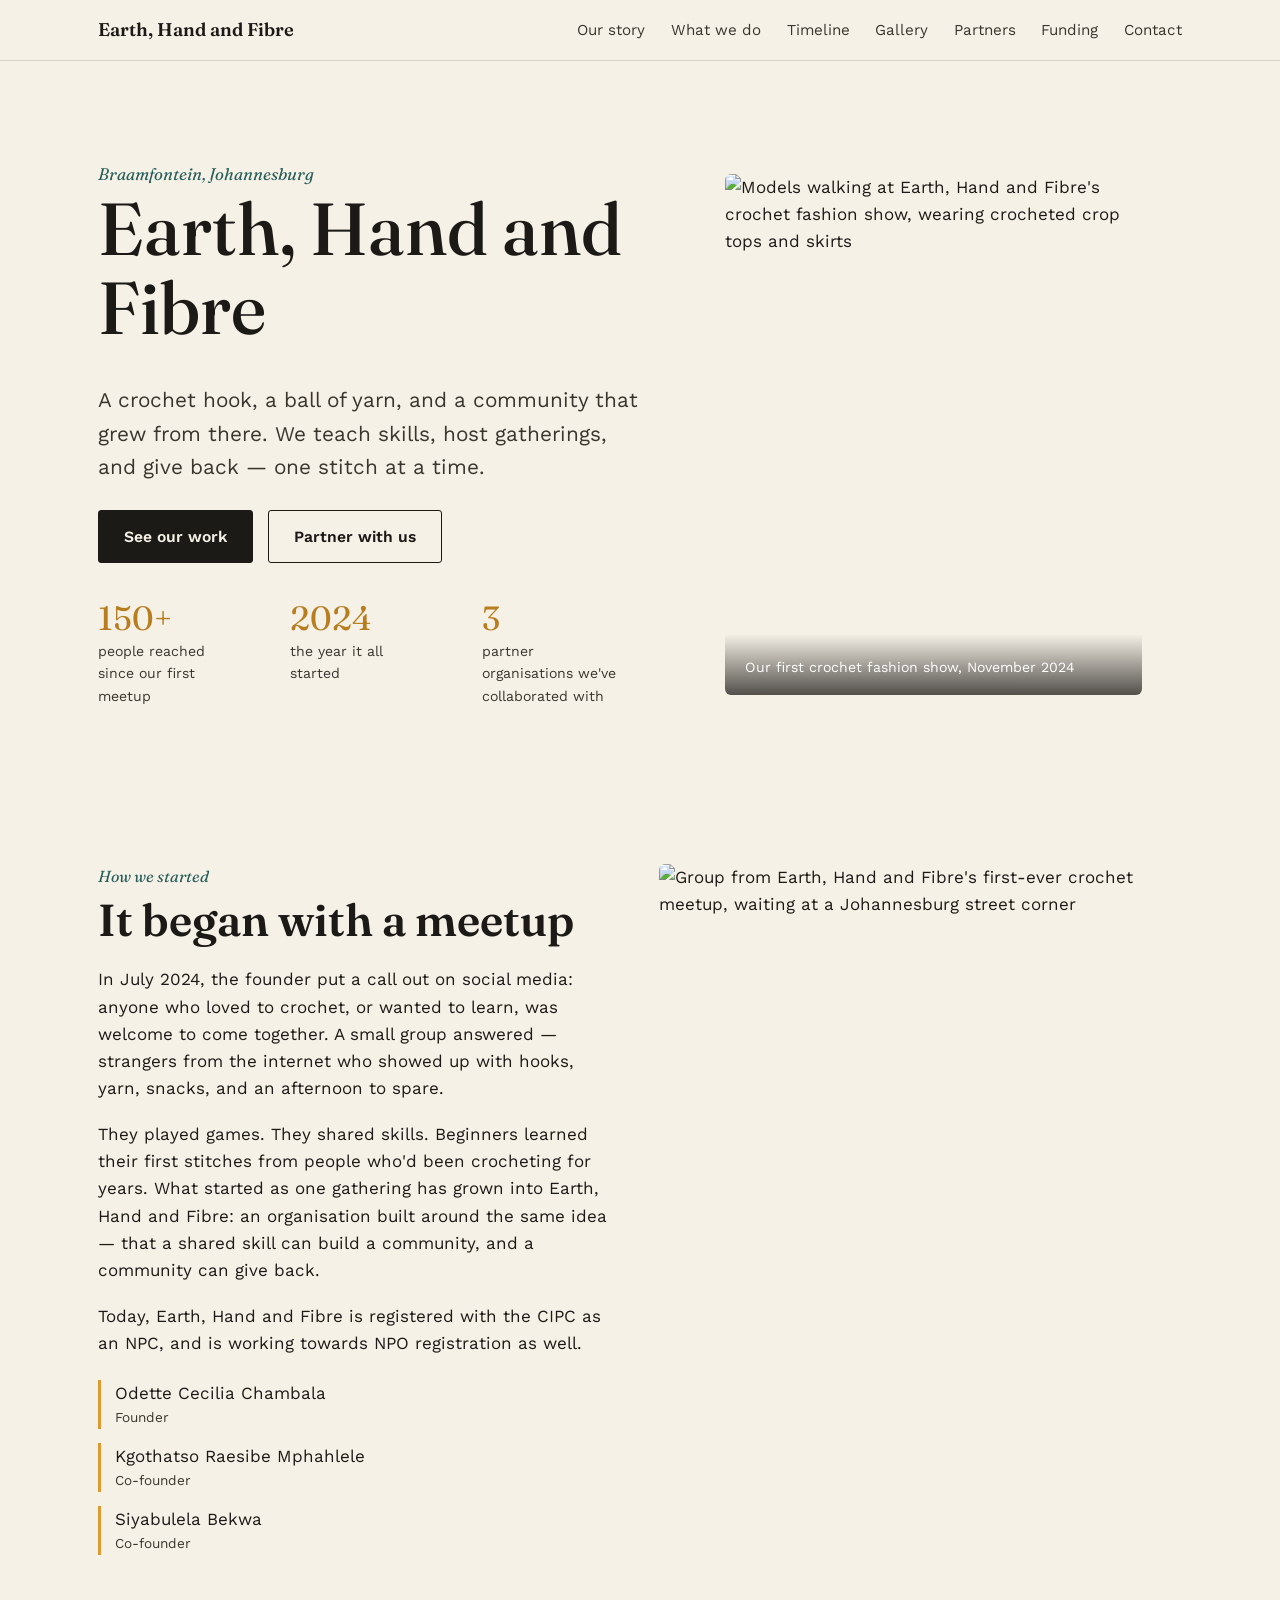
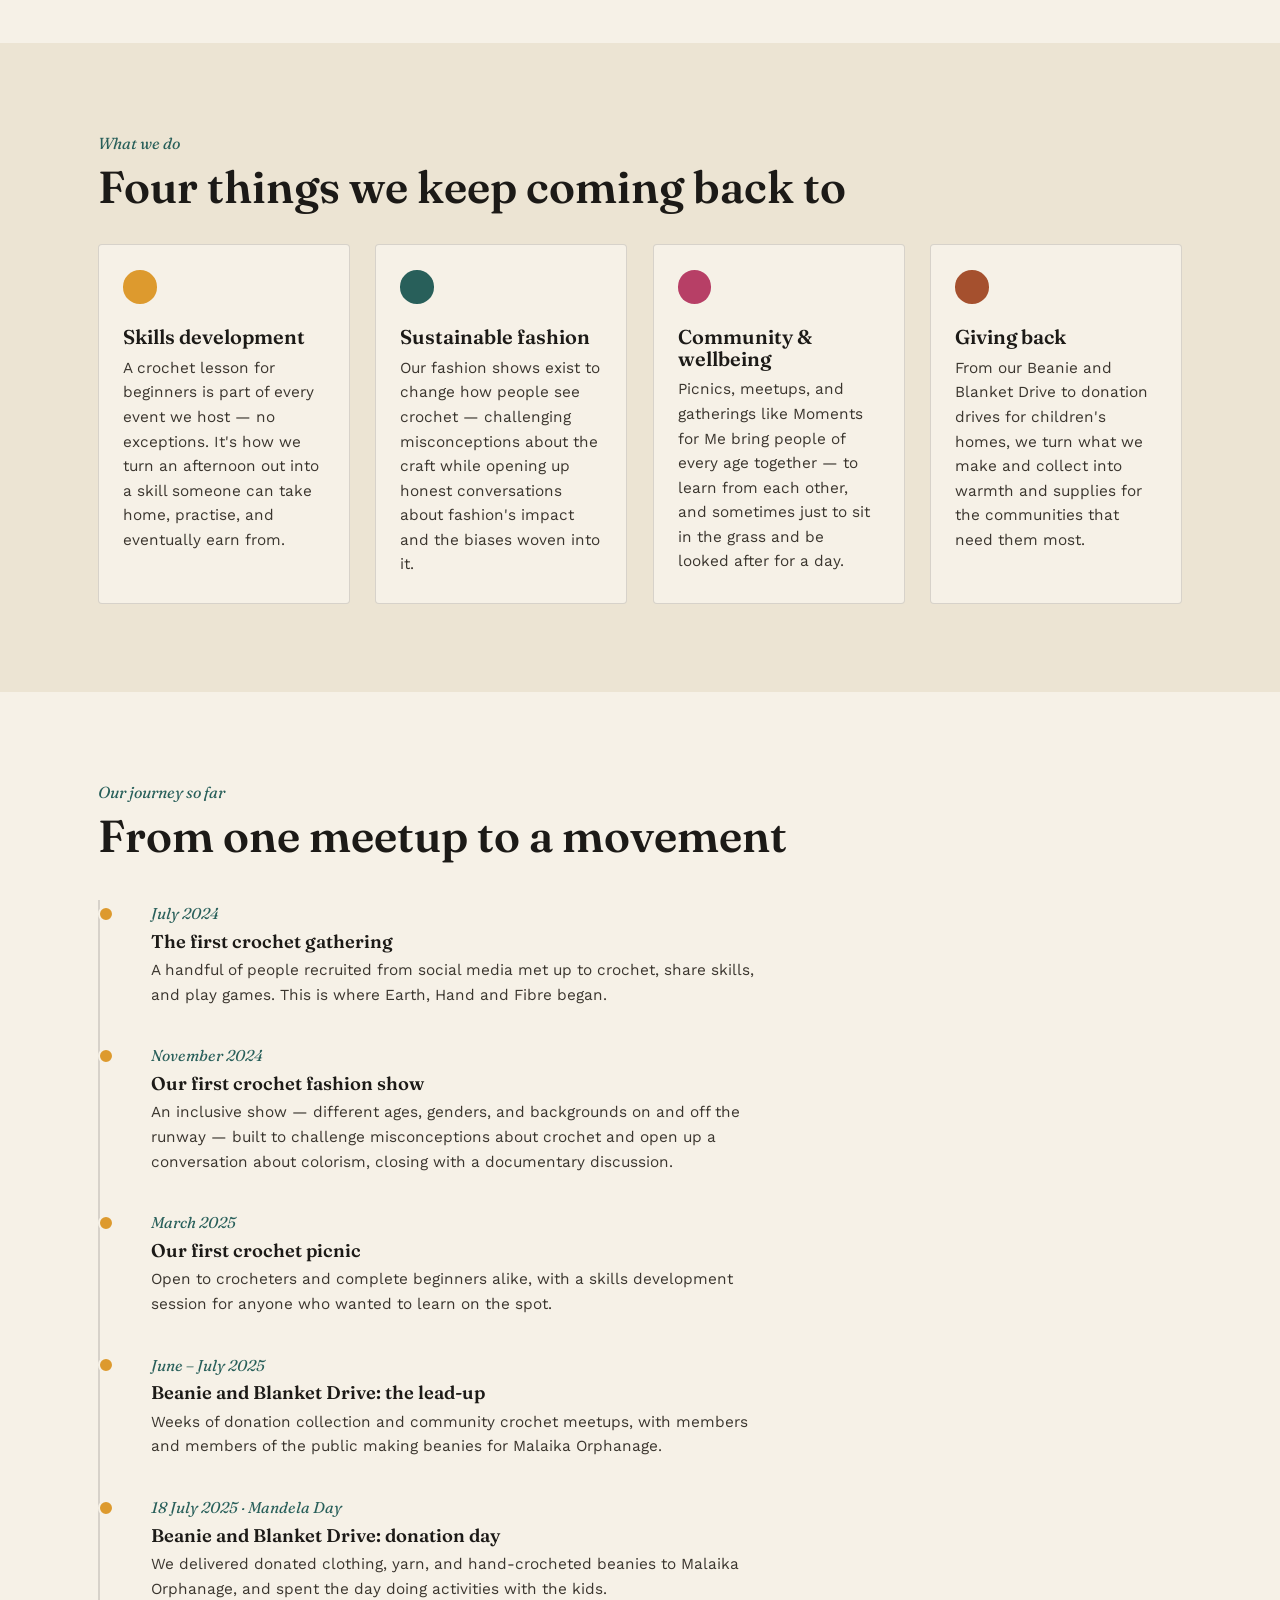
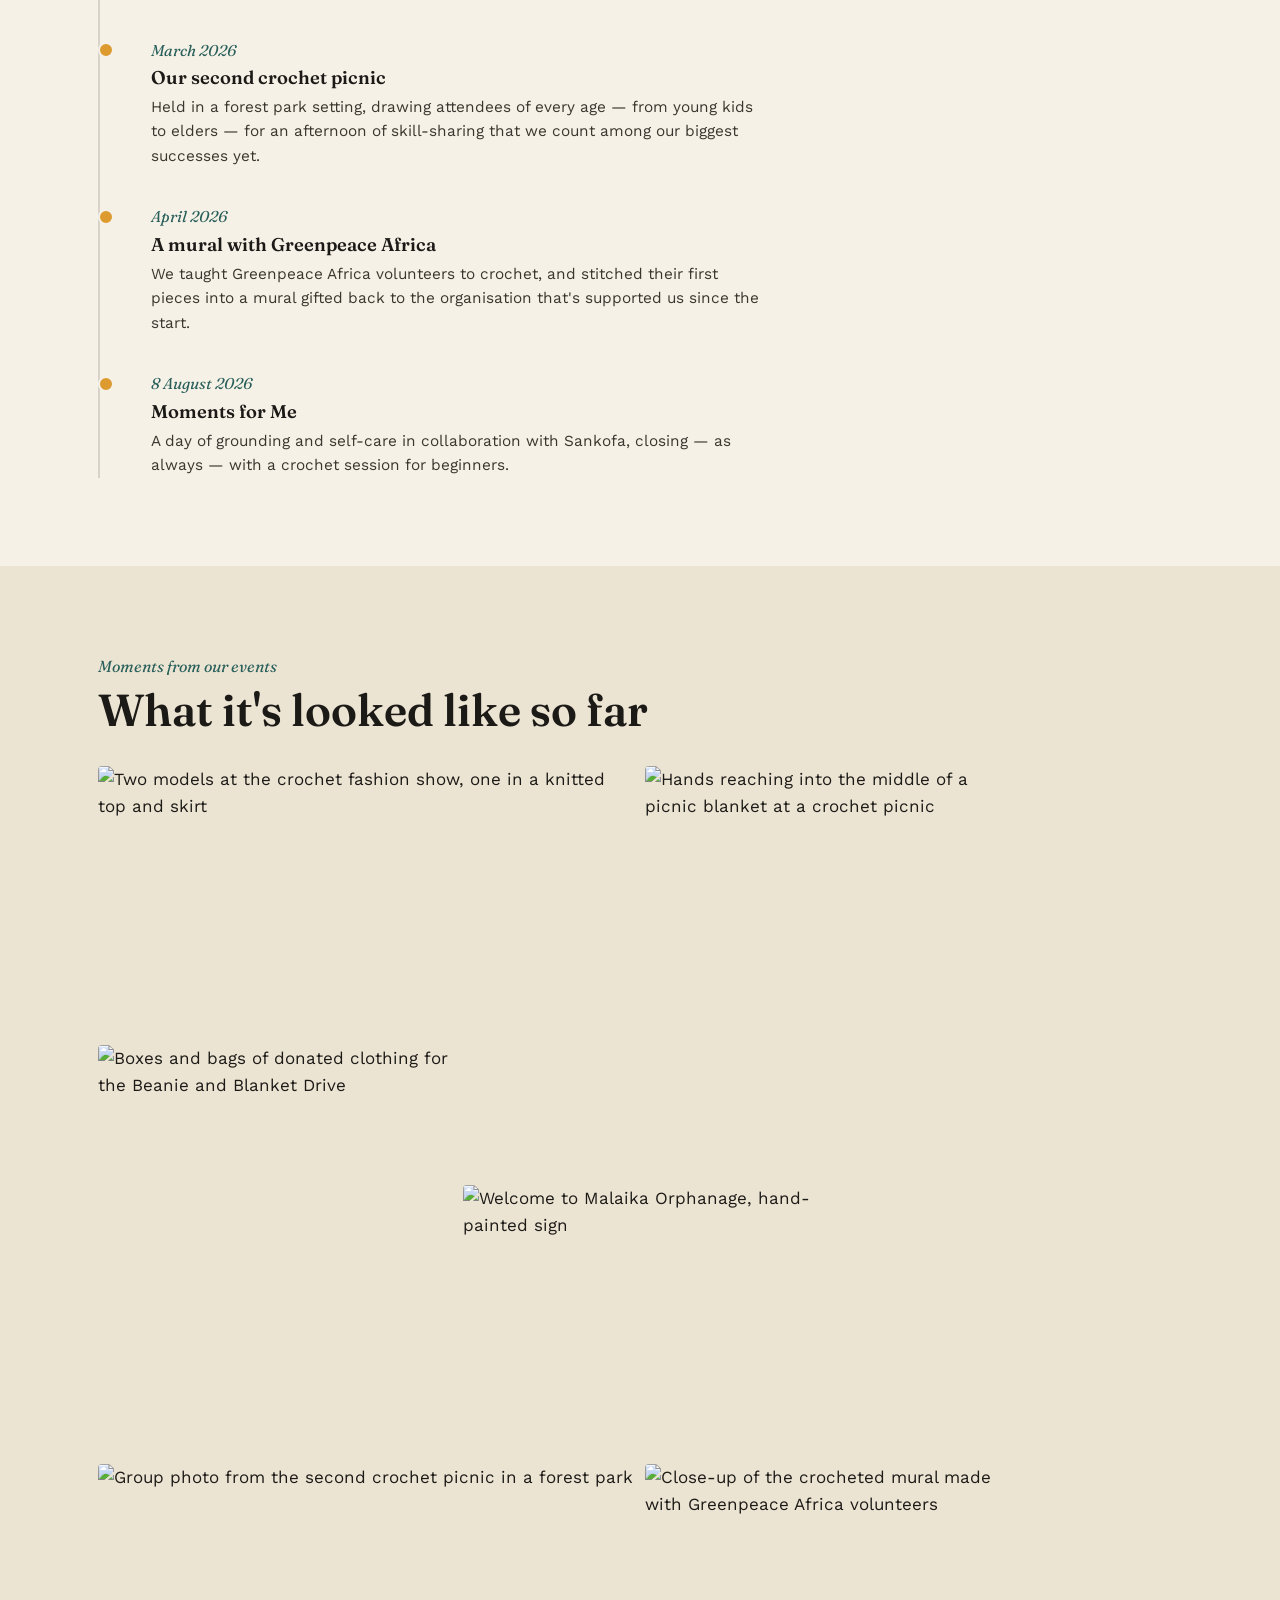
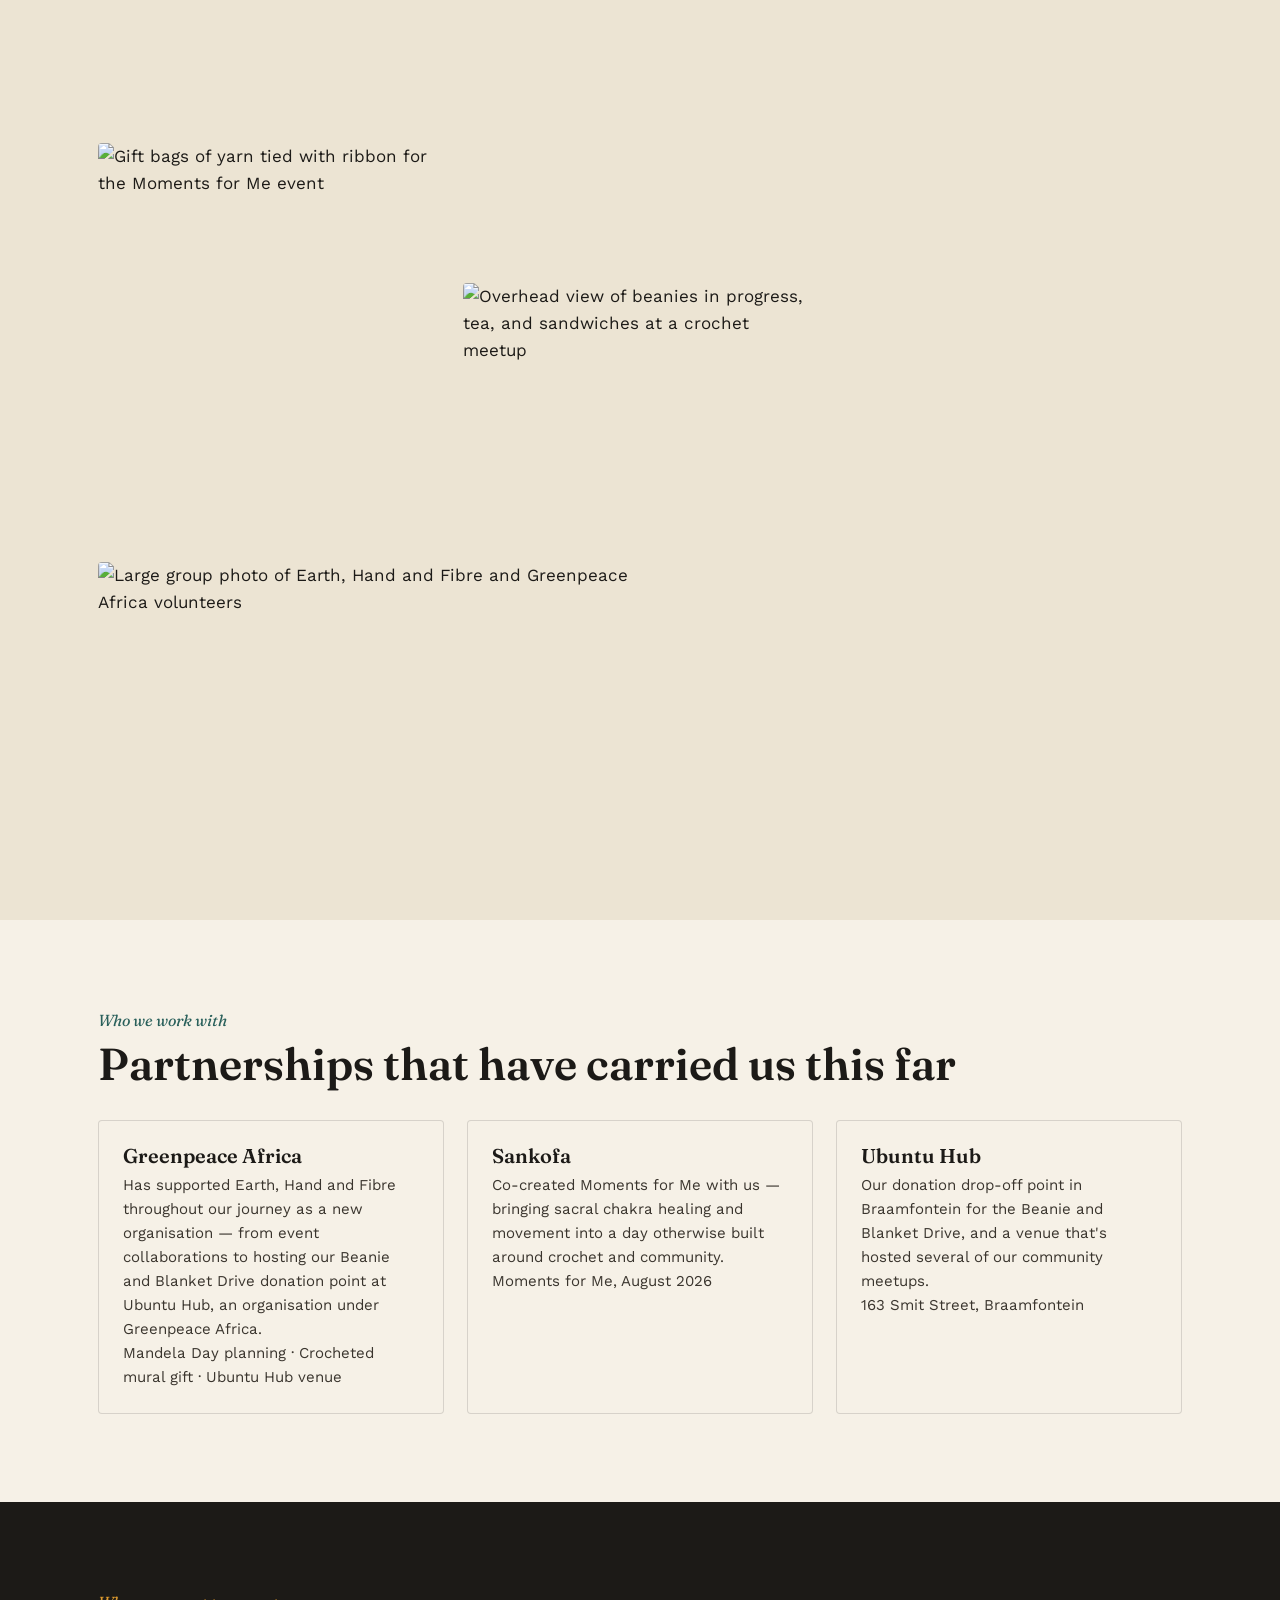
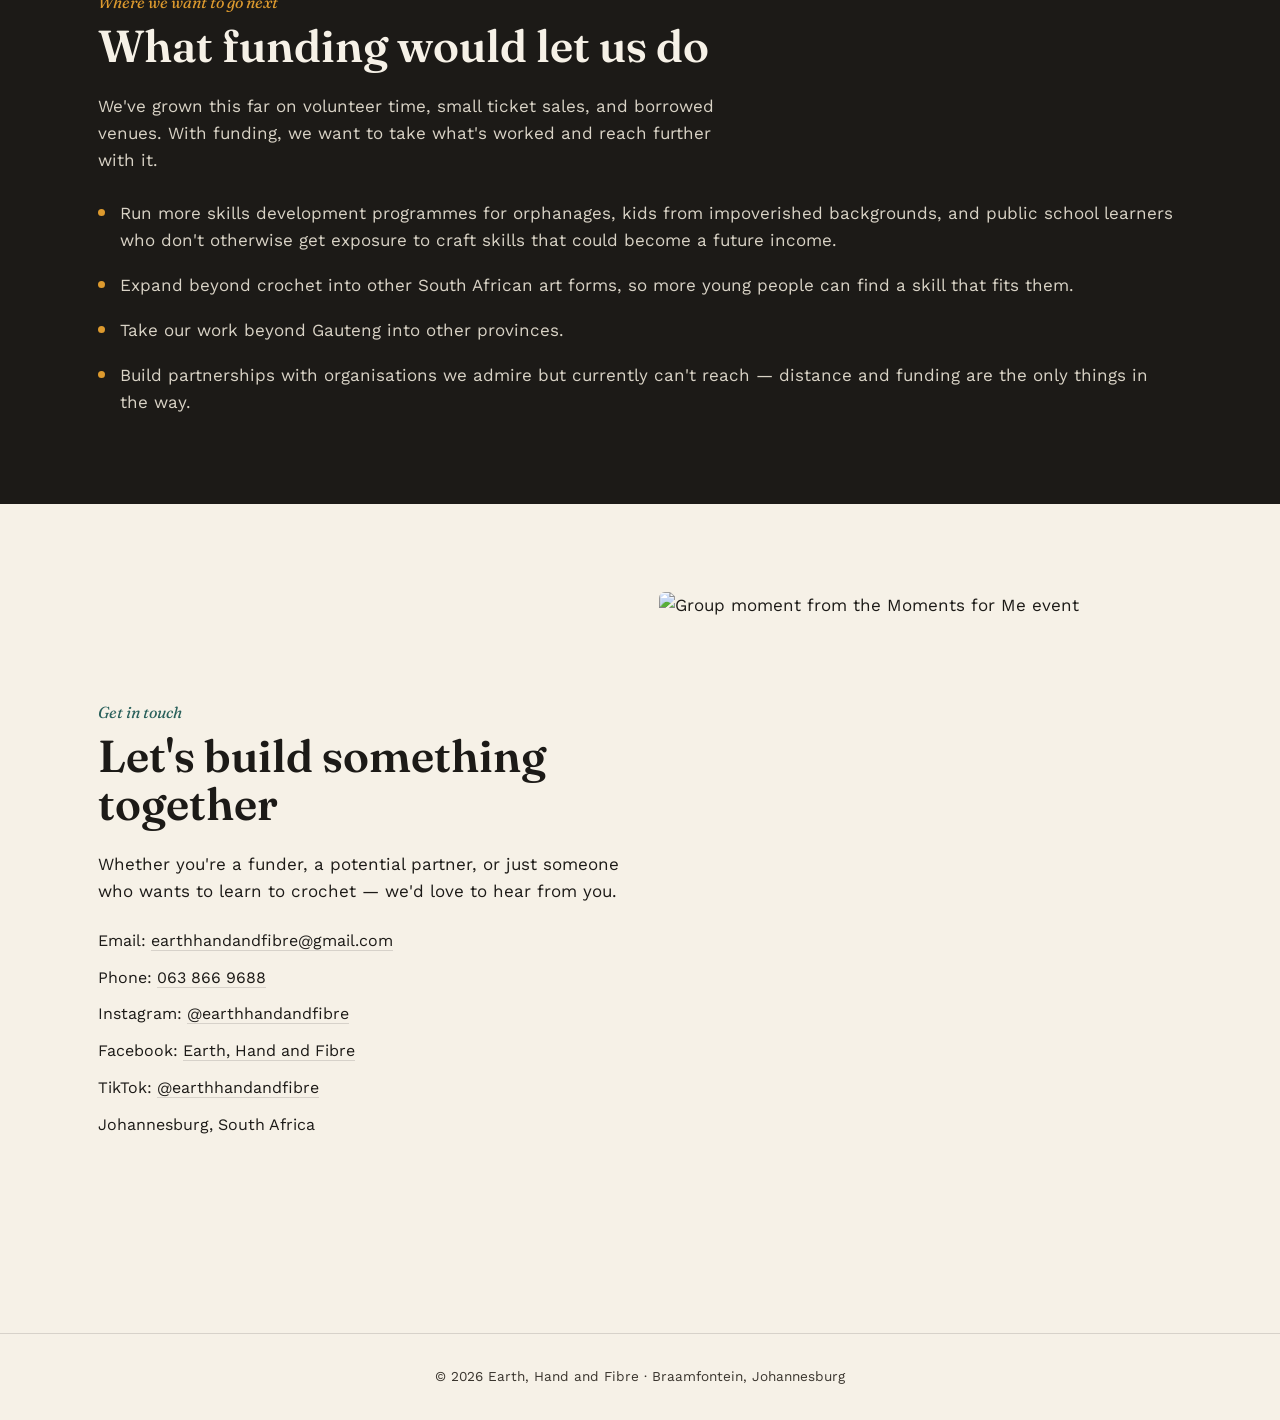
==== index.html @ b9b28a9c "Add files via upload" ====
<!DOCTYPE html>
<html lang="en">
<head>
<meta charset="UTF-8">
<meta name="viewport" content="width=device-width, initial-scale=1.0">
<title>Earth, Hand and Fibre — Crochet, Community &amp; Sustainable Fashion</title>
<meta name="description" content="Earth, Hand and Fibre is a Braamfontein-based organisation using crochet to build skills, community, and sustainable fashion across Johannesburg.">
<link rel="preconnect" href="https://fonts.googleapis.com">
<link rel="preconnect" href="https://fonts.gstatic.com" crossorigin>
<link href="https://fonts.googleapis.com/css2?family=Fraunces:ital,opsz,wght@0,9..144,400;0,9..144,500;0,9..144,600;1,9..144,500&family=Work+Sans:wght@400;500;600&display=swap" rel="stylesheet">
<link rel="stylesheet" href="styles.css">
</head>
<body>

<header class="site-nav">
  <div class="nav-inner">
    <a href="#top" class="nav-mark">Earth, Hand and Fibre</a>
    <button class="nav-toggle" id="navToggle" aria-label="Toggle menu" aria-expanded="false">&#9776;</button>
    <nav>
      <ul class="nav-links" id="navLinks">
        <li><a href="#story">Our story</a></li>
        <li><a href="#work">What we do</a></li>
        <li><a href="#timeline">Timeline</a></li>
        <li><a href="#gallery">Gallery</a></li>
        <li><a href="#partners">Partners</a></li>
        <li><a href="#funding">Funding</a></li>
        <li><a href="#contact">Contact</a></li>
      </ul>
    </nav>
  </div>
</header>

<main id="top">

  <!-- HERO -->
  <section class="hero">
    <div class="wrap hero-inner">
      <div>
        <span class="hero-eyebrow">Braamfontein, Johannesburg</span>
        <h1>Earth, Hand and Fibre</h1>
        <p class="lede">A crochet hook, a ball of yarn, and a community that grew from there. We teach skills, host gatherings, and give back — one stitch at a time.</p>
        <div class="btn-row">
          <a href="#timeline" class="btn btn-solid">See our work</a>
          <a href="#funding" class="btn btn-outline">Partner with us</a>
        </div>
        <div class="stat-strip">
          <div>
            <div class="stat-num">150+</div>
            <div class="stat-label">people reached since our first meetup</div>
          </div>
          <div>
            <div class="stat-num">2024</div>
            <div class="stat-label">the year it all started</div>
          </div>
          <div>
            <div class="stat-num">3</div>
            <div class="stat-label">partner organisations we've collaborated with</div>
          </div>
        </div>
      </div>
      <figure class="hero-figure">
        <img src="images/web/fashion-show-1.jpg" alt="Models walking at Earth, Hand and Fibre's crochet fashion show, wearing crocheted crop tops and skirts">
        <figcaption>Our first crochet fashion show, November 2024</figcaption>
      </figure>
    </div>
  </section>

  <!-- ORIGIN STORY -->
  <section id="story">
    <div class="wrap split">
      <div>
        <span class="kicker">How we started</span>
        <h2>It began with a meetup</h2>
        <p>In July 2024, the founder put a call out on social media: anyone who loved to crochet, or wanted to learn, was welcome to come together. A small group answered — strangers from the internet who showed up with hooks, yarn, snacks, and an afternoon to spare.</p>
        <p>They played games. They shared skills. Beginners learned their first stitches from people who'd been crocheting for years. What started as one gathering has grown into Earth, Hand and Fibre: an organisation built around the same idea — that a shared skill can build a community, and a community can give back.</p>
        <p>Today, Earth, Hand and Fibre is registered with the CIPC as an NPC, and is working towards NPO registration as well.</p>
        <ul class="team-list">
          <li>Odette Cecilia Chambala<span class="team-role">Founder</span></li>
          <li>Kgothatso Raesibe Mphahlele<span class="team-role">Co-founder</span></li>
          <li>Siyabulela Bekwa<span class="team-role">Co-founder</span></li>
        </ul>
      </div>
      <img src="images/web/first-meetup-group-bw.jpg" alt="Group from Earth, Hand and Fibre's first-ever crochet meetup, waiting at a Johannesburg street corner">
    </div>
  </section>

  <!-- WHAT WE DO -->
  <section id="work" class="section-alt">
    <div class="wrap">
      <span class="kicker">What we do</span>
      <h2>Four things we keep coming back to</h2>
      <div class="pillars">
        <div class="pillar p1">
          <span class="pillar-mark"></span>
          <h3>Skills development</h3>
          <p>A crochet lesson for beginners is part of every event we host — no exceptions. It's how we turn an afternoon out into a skill someone can take home, practise, and eventually earn from.</p>
        </div>
        <div class="pillar p2">
          <span class="pillar-mark"></span>
          <h3>Sustainable fashion</h3>
          <p>Our fashion shows exist to change how people see crochet — challenging misconceptions about the craft while opening up honest conversations about fashion's impact and the biases woven into it.</p>
        </div>
        <div class="pillar p3">
          <span class="pillar-mark"></span>
          <h3>Community &amp; wellbeing</h3>
          <p>Picnics, meetups, and gatherings like Moments for Me bring people of every age together — to learn from each other, and sometimes just to sit in the grass and be looked after for a day.</p>
        </div>
        <div class="pillar p4">
          <span class="pillar-mark"></span>
          <h3>Giving back</h3>
          <p>From our Beanie and Blanket Drive to donation drives for children's homes, we turn what we make and collect into warmth and supplies for the communities that need them most.</p>
        </div>
      </div>
    </div>
  </section>

  <!-- TIMELINE -->
  <section id="timeline">
    <div class="wrap">
      <span class="kicker">Our journey so far</span>
      <h2>From one meetup to a movement</h2>
      <div class="timeline">

        <div class="tl-item">
          <span class="tl-date">July 2024</span>
          <h3>The first crochet gathering</h3>
          <p>A handful of people recruited from social media met up to crochet, share skills, and play games. This is where Earth, Hand and Fibre began.</p>
        </div>

        <div class="tl-item">
          <span class="tl-date">November 2024</span>
          <h3>Our first crochet fashion show</h3>
          <p>An inclusive show — different ages, genders, and backgrounds on and off the runway — built to challenge misconceptions about crochet and open up a conversation about colorism, closing with a documentary discussion.</p>
        </div>

        <div class="tl-item">
          <span class="tl-date">March 2025</span>
          <h3>Our first crochet picnic</h3>
          <p>Open to crocheters and complete beginners alike, with a skills development session for anyone who wanted to learn on the spot.</p>
        </div>

        <div class="tl-item">
          <span class="tl-date">June – July 2025</span>
          <h3>Beanie and Blanket Drive: the lead-up</h3>
          <p>Weeks of donation collection and community crochet meetups, with members and members of the public making beanies for Malaika Orphanage.</p>
        </div>

        <div class="tl-item">
          <span class="tl-date">18 July 2025 · Mandela Day</span>
          <h3>Beanie and Blanket Drive: donation day</h3>
          <p>We delivered donated clothing, yarn, and hand-crocheted beanies to Malaika Orphanage, and spent the day doing activities with the kids.</p>
        </div>

        <div class="tl-item">
          <span class="tl-date">March 2026</span>
          <h3>Our second crochet picnic</h3>
          <p>Held in a forest park setting, drawing attendees of every age — from young kids to elders — for an afternoon of skill-sharing that we count among our biggest successes yet.</p>
        </div>

        <div class="tl-item">
          <span class="tl-date">April 2026</span>
          <h3>A mural with Greenpeace Africa</h3>
          <p>We taught Greenpeace Africa volunteers to crochet, and stitched their first pieces into a mural gifted back to the organisation that's supported us since the start.</p>
        </div>

        <div class="tl-item">
          <span class="tl-date">8 August 2026</span>
          <h3>Moments for Me</h3>
          <p>A day of grounding and self-care in collaboration with Sankofa, closing — as always — with a crochet session for beginners.</p>
        </div>

      </div>
    </div>
  </section>

  <!-- GALLERY -->
  <section id="gallery" class="section-alt">
    <div class="wrap">
      <span class="kicker">Moments from our events</span>
      <h2>What it's looked like so far</h2>
      <div class="gallery-grid">
        <figure class="g-wide">
          <img src="images/web/fashion-show-2.jpg" alt="Two models at the crochet fashion show, one in a knitted top and skirt">
        </figure>
        <figure class="g-tall">
          <img src="images/web/picnic-hands.jpg" alt="Hands reaching into the middle of a picnic blanket at a crochet picnic">
        </figure>
        <figure class="g-sq">
          <img src="images/web/beanie-drive-donations.jpg" alt="Boxes and bags of donated clothing for the Beanie and Blanket Drive">
        </figure>
        <figure class="g-sq">
          <img src="images/web/beanie-drive-orphanage-sign.jpg" alt="Welcome to Malaika Orphanage, hand-painted sign">
        </figure>
        <figure class="g-wide">
          <img src="images/web/picnic2-group-forest.jpg" alt="Group photo from the second crochet picnic in a forest park">
        </figure>
        <figure class="g-tall">
          <img src="images/web/greenpeace-mural-closeup.jpg" alt="Close-up of the crocheted mural made with Greenpeace Africa volunteers">
        </figure>
        <figure class="g-sq">
          <img src="images/web/moments-for-me-yarn-gifts.jpg" alt="Gift bags of yarn tied with ribbon for the Moments for Me event">
        </figure>
        <figure class="g-sq">
          <img src="images/web/beanie-prep-overhead-spread.jpg" alt="Overhead view of beanies in progress, tea, and sandwiches at a crochet meetup">
        </figure>
        <figure class="g-wide">
          <img src="images/web/greenpeace-group-photo.jpg" alt="Large group photo of Earth, Hand and Fibre and Greenpeace Africa volunteers">
        </figure>
      </div>
    </div>
  </section>

  <!-- PARTNERS -->
  <section id="partners">
    <div class="wrap">
      <span class="kicker">Who we work with</span>
      <h2>Partnerships that have carried us this far</h2>
      <div class="partners">
        <div class="partner-card">
          <h3>Greenpeace Africa</h3>
          <p>Has supported Earth, Hand and Fibre throughout our journey as a new organisation — from event collaborations to hosting our Beanie and Blanket Drive donation point at Ubuntu Hub, an organisation under Greenpeace Africa.</p>
          <p class="partner-sub">Mandela Day planning · Crocheted mural gift · Ubuntu Hub venue</p>
        </div>
        <div class="partner-card">
          <h3>Sankofa</h3>
          <p>Co-created Moments for Me with us — bringing sacral chakra healing and movement into a day otherwise built around crochet and community.</p>
          <p class="partner-sub">Moments for Me, August 2026</p>
        </div>
        <div class="partner-card">
          <h3>Ubuntu Hub</h3>
          <p>Our donation drop-off point in Braamfontein for the Beanie and Blanket Drive, and a venue that's hosted several of our community meetups.</p>
          <p class="partner-sub">163 Smit Street, Braamfontein</p>
        </div>
      </div>
    </div>
  </section>

  <!-- FUNDING ASK -->
  <section id="funding" class="section-dark">
    <div class="wrap">
      <span class="kicker">Where we want to go next</span>
      <h2>What funding would let us do</h2>
      <p style="max-width: 56ch;">We've grown this far on volunteer time, small ticket sales, and borrowed venues. With funding, we want to take what's worked and reach further with it.</p>
      <ul class="ask-list">
        <li>Run more skills development programmes for orphanages, kids from impoverished backgrounds, and public school learners who don't otherwise get exposure to craft skills that could become a future income.</li>
        <li>Expand beyond crochet into other South African art forms, so more young people can find a skill that fits them.</li>
        <li>Take our work beyond Gauteng into other provinces.</li>
        <li>Build partnerships with organisations we admire but currently can't reach — distance and funding are the only things in the way.</li>
      </ul>
    </div>
  </section>

  <!-- CONTACT -->
  <section id="contact">
    <div class="wrap contact-grid">
      <div>
        <span class="kicker">Get in touch</span>
        <h2>Let's build something together</h2>
        <p>Whether you're a funder, a potential partner, or just someone who wants to learn to crochet — we'd love to hear from you.</p>
        <ul class="contact-list">
          <li>Email: <a href="mailto:earthhandandfibre@gmail.com">earthhandandfibre@gmail.com</a></li>
          <li>Phone: <a href="tel:+27638669688">063 866 9688</a></li>
          <li>Instagram: <a href="https://instagram.com/earthhandandfibre" target="_blank" rel="noopener">@earthhandandfibre</a></li>
          <li>Facebook: <a href="https://facebook.com/earthhandandfibre" target="_blank" rel="noopener">Earth, Hand and Fibre</a></li>
          <li>TikTok: <a href="https://tiktok.com/@earthhandandfibre" target="_blank" rel="noopener">@earthhandandfibre</a></li>
          <li>Johannesburg, South Africa</li>
        </ul>
      </div>
      <img src="images/web/moments-for-me-group-dance.jpg" alt="Group moment from the Moments for Me event" style="border-radius:6px; object-fit:cover; width:100%; aspect-ratio:4/5;">
    </div>
  </section>

</main>

<footer>
  <div class="wrap">
    &copy; 2026 Earth, Hand and Fibre &middot; Braamfontein, Johannesburg
  </div>
</footer>

<script>
  const navToggle = document.getElementById('navToggle');
  const navLinks = document.getElementById('navLinks');
  navToggle.addEventListener('click', () => {
    const open = navLinks.classList.toggle('open');
    navToggle.setAttribute('aria-expanded', open);
  });
  navLinks.querySelectorAll('a').forEach(a => a.addEventListener('click', () => {
    navLinks.classList.remove('open');
    navToggle.setAttribute('aria-expanded', false);
  }));
</script>

</body>
</html>
---- styles.css ----
/* ===================================================================
   Earth, Hand and Fibre — design tokens
   Palette drawn from the org's own materials: mustard/marigold and
   teal yarn, berry-pink beanies, terracotta clay pots from event
   photos, and deep charcoal for grounding contrast.
=================================================================== */

:root {
  --ink: #1c1a17;
  --ink-soft: #3a352e;
  --paper: #f6f1e7;
  --paper-dim: #ece4d3;
  --marigold: #dd9a2e;
  --marigold-deep: #b87d1f;
  --teal: #285f5a;
  --berry: #b73f66;
  --clay: #a5502e;
  --line: rgba(28, 26, 23, 0.14);

  --font-display: "Fraunces", "Iowan Old Style", Georgia, serif;
  --font-body: "Work Sans", "Segoe UI", sans-serif;

  --max-w: 1180px;
  --gap: clamp(1.25rem, 3vw, 2.5rem);
}

* { box-sizing: border-box; }
html { scroll-behavior: smooth; }

@media (prefers-reduced-motion: reduce) {
  html { scroll-behavior: auto; }
  * { animation: none !important; transition: none !important; }
}

body {
  margin: 0;
  background: var(--paper);
  color: var(--ink);
  font-family: var(--font-body);
  font-size: 17px;
  line-height: 1.6;
  -webkit-font-smoothing: antialiased;
}

img { max-width: 100%; display: block; }

a { color: inherit; }

.wrap {
  max-width: var(--max-w);
  margin: 0 auto;
  padding: 0 clamp(1.25rem, 4vw, 3rem);
}

h1, h2, h3 {
  font-family: var(--font-display);
  font-weight: 600;
  line-height: 1.08;
  margin: 0 0 0.5em;
  color: var(--ink);
}

h1 { font-size: clamp(2.6rem, 6vw, 4.6rem); font-weight: 500; }
h2 { font-size: clamp(1.9rem, 4vw, 2.8rem); }
h3 { font-size: 1.25rem; }

p { max-width: 62ch; margin: 0 0 1.1em; }

.lede {
  font-size: clamp(1.05rem, 2vw, 1.3rem);
  color: var(--ink-soft);
  max-width: 46ch;
}

.btn {
  display: inline-block;
  font-family: var(--font-body);
  font-weight: 600;
  font-size: 0.98rem;
  padding: 0.85em 1.6em;
  border-radius: 3px;
  text-decoration: none;
  border: 1.5px solid var(--ink);
  transition: background 0.15s ease, color 0.15s ease, transform 0.15s ease;
}

.btn-solid {
  background: var(--ink);
  color: var(--paper);
}
.btn-solid:hover { background: var(--marigold-deep); border-color: var(--marigold-deep); transform: translateY(-1px); }

.btn-outline {
  background: transparent;
  color: var(--ink);
}
.btn-outline:hover { background: var(--ink); color: var(--paper); transform: translateY(-1px); }

.btn-row { display: flex; gap: 0.9rem; flex-wrap: wrap; margin-top: 1.6rem; }

/* ---------------- Nav ---------------- */
header.site-nav {
  position: sticky;
  top: 0;
  z-index: 40;
  background: var(--paper);
  border-bottom: 1px solid var(--line);
}
.nav-inner {
  display: flex;
  align-items: center;
  justify-content: space-between;
  padding: 0.95rem clamp(1.25rem, 4vw, 3rem);
  max-width: var(--max-w);
  margin: 0 auto;
}
.nav-mark {
  font-family: var(--font-display);
  font-size: 1.15rem;
  font-weight: 600;
  text-decoration: none;
  color: var(--ink);
}
.nav-links {
  display: flex;
  gap: 1.6rem;
  list-style: none;
  margin: 0;
  padding: 0;
}
.nav-links a {
  text-decoration: none;
  font-size: 0.95rem;
  color: var(--ink-soft);
  border-bottom: 2px solid transparent;
  padding-bottom: 2px;
}
.nav-links a:hover { color: var(--ink); border-color: var(--marigold); }
.nav-toggle { display: none; background: none; border: none; font-size: 1.6rem; cursor: pointer; color: var(--ink); }

@media (max-width: 760px) {
  .nav-links {
    position: absolute;
    top: 100%; left: 0; right: 0;
    background: var(--paper);
    flex-direction: column;
    gap: 0;
    border-bottom: 1px solid var(--line);
    display: none;
  }
  .nav-links.open { display: flex; }
  .nav-links a { display: block; padding: 0.9rem clamp(1.25rem, 4vw, 3rem); border-bottom: 1px solid var(--line); }
  .nav-toggle { display: block; }
}

/* ---------------- Hero ---------------- */
.hero {
  padding: clamp(3rem, 8vw, 6rem) 0 clamp(2.5rem, 6vw, 4rem);
}
.hero-inner {
  display: grid;
  grid-template-columns: 1.05fr 0.95fr;
  gap: var(--gap);
  align-items: center;
}
.hero-eyebrow {
  font-family: var(--font-display);
  font-style: italic;
  color: var(--teal);
  font-size: 1.05rem;
  margin-bottom: 0.6em;
}
.hero-figure {
  position: relative;
  border-radius: 6px;
  overflow: hidden;
}
.hero-figure img { width: 100%; height: 100%; object-fit: cover; aspect-ratio: 4/5; }
.hero-figure figcaption {
  position: absolute;
  bottom: 0; left: 0; right: 0;
  padding: 1.4rem 1.2rem 1rem;
  background: linear-gradient(0deg, rgba(28,26,23,0.75), transparent);
  color: #fff;
  font-size: 0.88rem;
  margin: 0;
}
.stat-strip {
  display: flex;
  gap: clamp(1.5rem, 4vw, 3rem);
  margin-top: 2.4rem;
  flex-wrap: wrap;
}
.stat-num {
  font-family: var(--font-display);
  font-size: 2.1rem;
  color: var(--marigold-deep);
  line-height: 1;
}
.stat-label { font-size: 0.88rem; color: var(--ink-soft); margin-top: 0.3em; max-width: 16ch; }

/* ---------------- Sections generic ---------------- */
section { padding: clamp(3rem, 7vw, 5.5rem) 0; }
.section-alt { background: var(--paper-dim); }
.section-dark {
  background: var(--ink);
  color: var(--paper);
}
.section-dark h2, .section-dark h3 { color: var(--paper); }
.section-dark p { color: #d9d3c6; }
.kicker {
  font-family: var(--font-display);
  font-style: italic;
  color: var(--teal);
  margin-bottom: 0.4em;
  display: block;
  font-size: 1rem;
}
.section-dark .kicker { color: var(--marigold); }

/* ---------------- Origin / split ---------------- */
.split {
  display: grid;
  grid-template-columns: 1fr 1fr;
  gap: var(--gap);
  align-items: start;
}
.split img { border-radius: 6px; width: 100%; height: 100%; object-fit: cover; }

.team-list {
  list-style: none;
  padding: 0;
  margin: 1.4rem 0 0;
  display: grid;
  gap: 0.9rem;
}
.team-list li {
  border-left: 3px solid var(--marigold);
  padding-left: 0.9rem;
}
.team-role { display: block; font-size: 0.85rem; color: var(--ink-soft); text-transform: none; }

/* ---------------- Pillars ---------------- */
.pillars {
  display: grid;
  grid-template-columns: repeat(auto-fit, minmax(230px, 1fr));
  gap: 1.6rem;
  margin-top: 2rem;
}
.pillar {
  padding: 1.6rem 1.5rem;
  background: var(--paper);
  border: 1px solid var(--line);
  border-radius: 4px;
}
.pillar h3 { margin-bottom: 0.4em; }
.pillar p { margin: 0; font-size: 0.96rem; color: var(--ink-soft); }
.pillar-mark {
  display: inline-block;
  width: 2.1rem; height: 2.1rem;
  border-radius: 50%;
  margin-bottom: 0.9rem;
}
.p1 .pillar-mark { background: var(--marigold); }
.p2 .pillar-mark { background: var(--teal); }
.p3 .pillar-mark { background: var(--berry); }
.p4 .pillar-mark { background: var(--clay); }

/* ---------------- Timeline (real chronological sequence, so dated markers are appropriate) ---------------- */
.timeline {
  position: relative;
  margin-top: 2.5rem;
  padding-left: 1.6rem;
  border-left: 2px solid var(--line);
}
.tl-item {
  position: relative;
  padding: 0 0 2.2rem 1.6rem;
}
.tl-item:last-child { padding-bottom: 0; }
.tl-item::before {
  content: "";
  position: absolute;
  left: -1.72rem;
  top: 0.35rem;
  width: 12px; height: 12px;
  border-radius: 50%;
  background: var(--marigold);
  border: 2px solid var(--paper);
}
.tl-date {
  font-family: var(--font-display);
  font-style: italic;
  color: var(--teal);
  font-size: 0.98rem;
}
.tl-item h3 { margin: 0.25em 0 0.35em; font-size: 1.15rem; }
.tl-item p { margin: 0; font-size: 0.96rem; color: var(--ink-soft); }

/* ---------------- Gallery (patchwork grid, echoes granny-square piecing) ---------------- */
.gallery-grid {
  display: grid;
  grid-template-columns: repeat(6, 1fr);
  grid-auto-rows: 130px;
  gap: 0.6rem;
  margin-top: 2rem;
}
.gallery-grid figure {
  margin: 0;
  overflow: hidden;
  border-radius: 4px;
  position: relative;
}
.gallery-grid img { width: 100%; height: 100%; object-fit: cover; }
.g-wide { grid-column: span 3; grid-row: span 2; }
.g-tall { grid-column: span 2; grid-row: span 3; }
.g-sq { grid-column: span 2; grid-row: span 2; }
.g-small { grid-column: span 2; grid-row: span 2; }

@media (max-width: 720px) {
  .gallery-grid { grid-template-columns: repeat(2, 1fr); }
  .g-wide, .g-tall, .g-sq, .g-small { grid-column: span 2; grid-row: span 2; }
}

/* ---------------- Partners ---------------- */
.partners {
  display: grid;
  grid-template-columns: repeat(auto-fit, minmax(220px, 1fr));
  gap: 1.4rem;
  margin-top: 2rem;
}
.partner-card {
  padding: 1.5rem;
  border: 1px solid var(--line);
  border-radius: 4px;
  background: var(--paper);
}
.partner-card h3 { margin-bottom: 0.3em; }
.partner-card p { font-size: 0.94rem; color: var(--ink-soft); margin: 0; }
.partner-sub { font-size: 0.85rem; color: var(--teal); margin-top: 0.5em; }

/* ---------------- Funding ask ---------------- */
.ask-list {
  list-style: none;
  padding: 0;
  margin: 1.6rem 0 0;
  display: grid;
  gap: 1.1rem;
}
.ask-list li {
  padding-left: 1.4rem;
  position: relative;
  color: #d9d3c6;
}
.ask-list li::before {
  content: "";
  position: absolute;
  left: 0; top: 0.55em;
  width: 7px; height: 7px;
  background: var(--marigold);
  border-radius: 50%;
}

/* ---------------- Contact ---------------- */
.contact-grid {
  display: grid;
  grid-template-columns: 1fr 1fr;
  gap: var(--gap);
  align-items: center;
}
.contact-list {
  list-style: none;
  padding: 0;
  margin: 1.4rem 0 0;
  display: grid;
  gap: 0.7rem;
  font-size: 1rem;
}
.contact-list a { text-decoration: none; border-bottom: 1px solid var(--line); }
.contact-list a:hover { border-color: var(--ink); }

footer {
  padding: 2rem 0;
  text-align: center;
  font-size: 0.85rem;
  color: var(--ink-soft);
  border-top: 1px solid var(--line);
}

@media (max-width: 820px) {
  .hero-inner, .split, .contact-grid { grid-template-columns: 1fr; }
  .hero-figure { order: -1; }
}
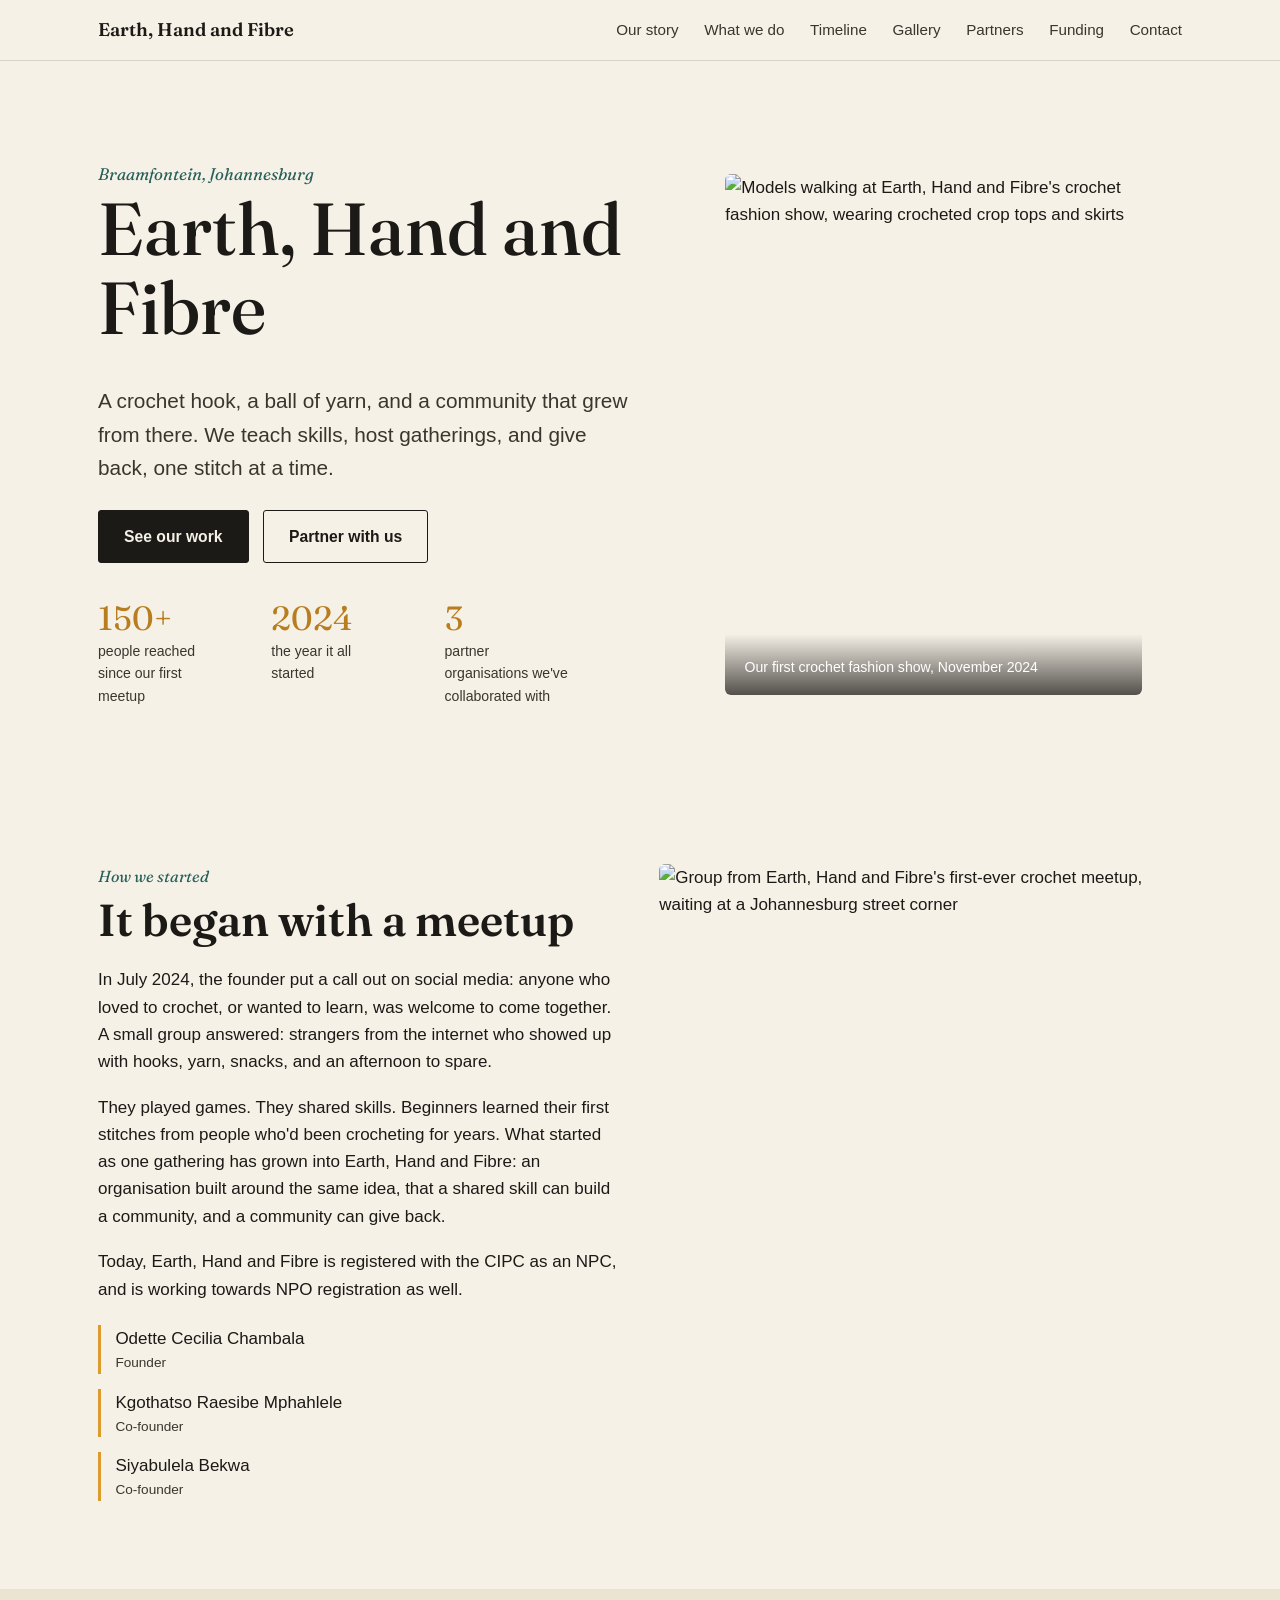
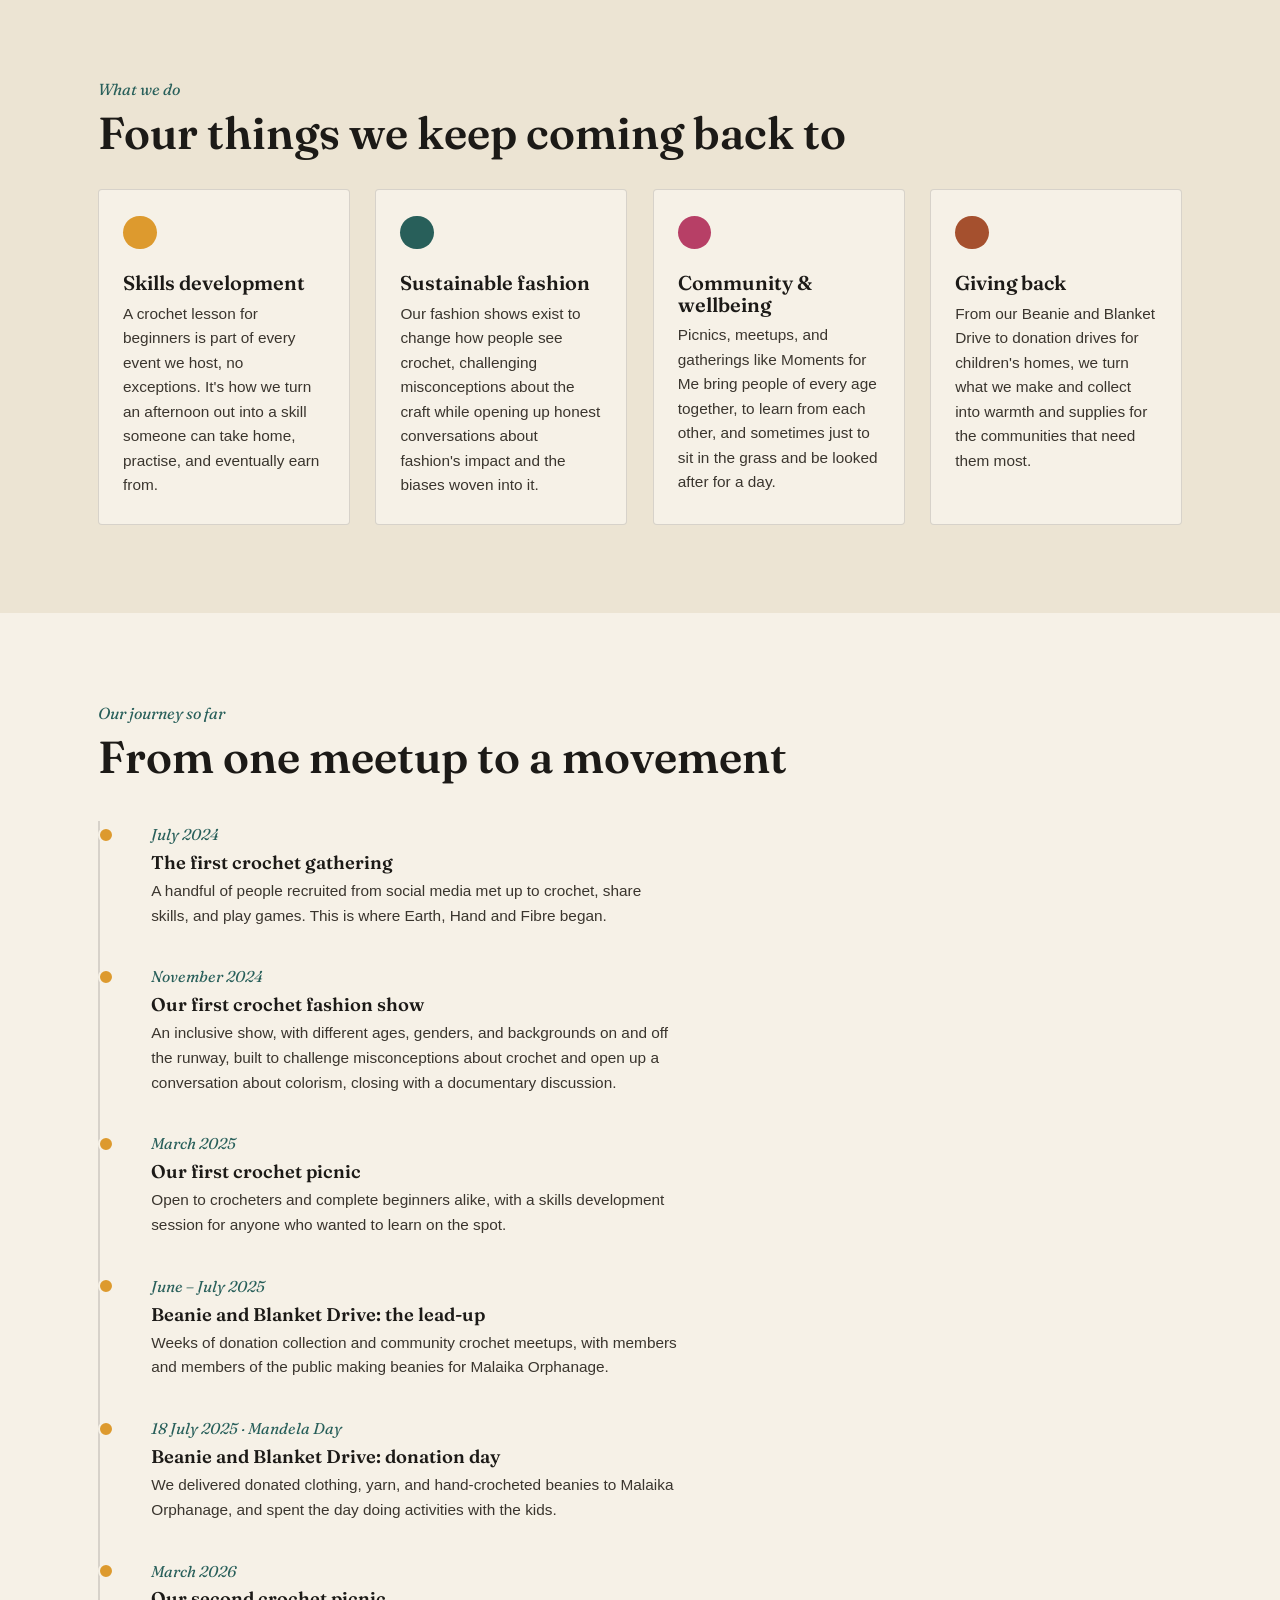
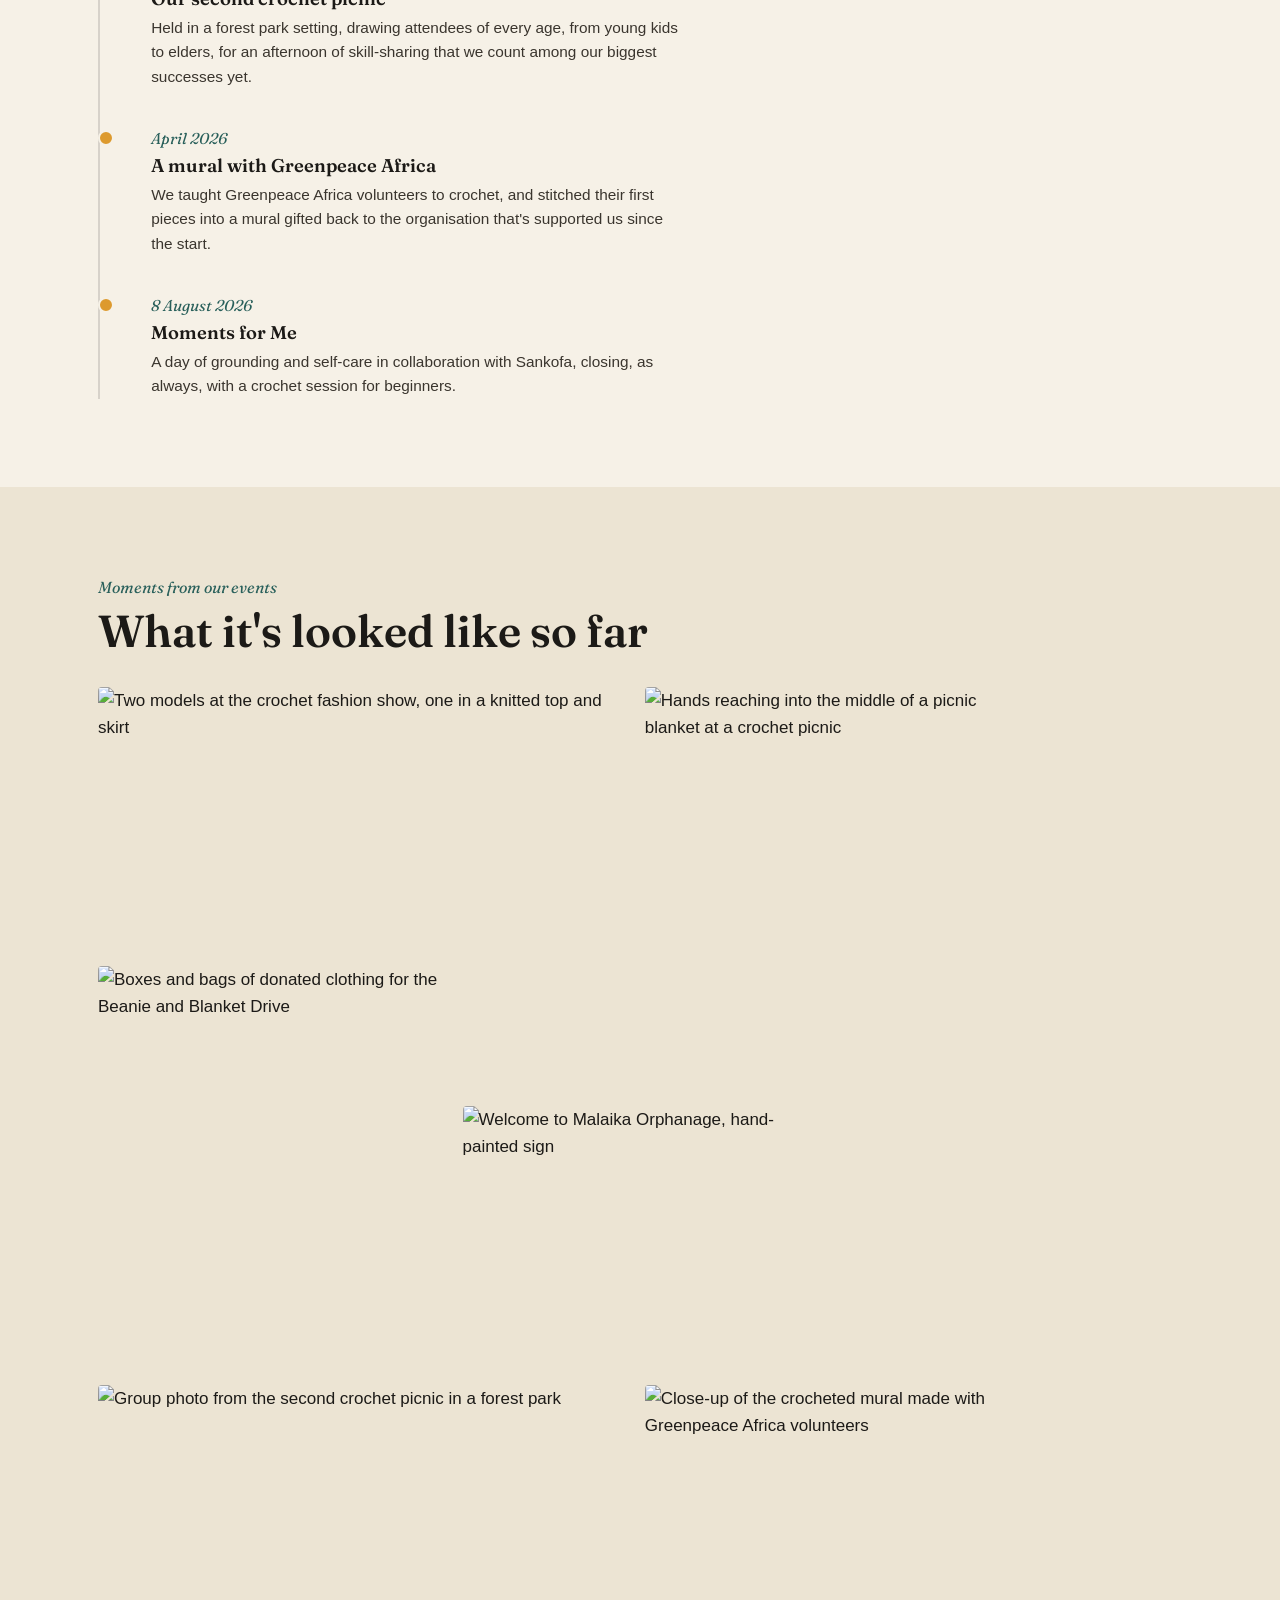
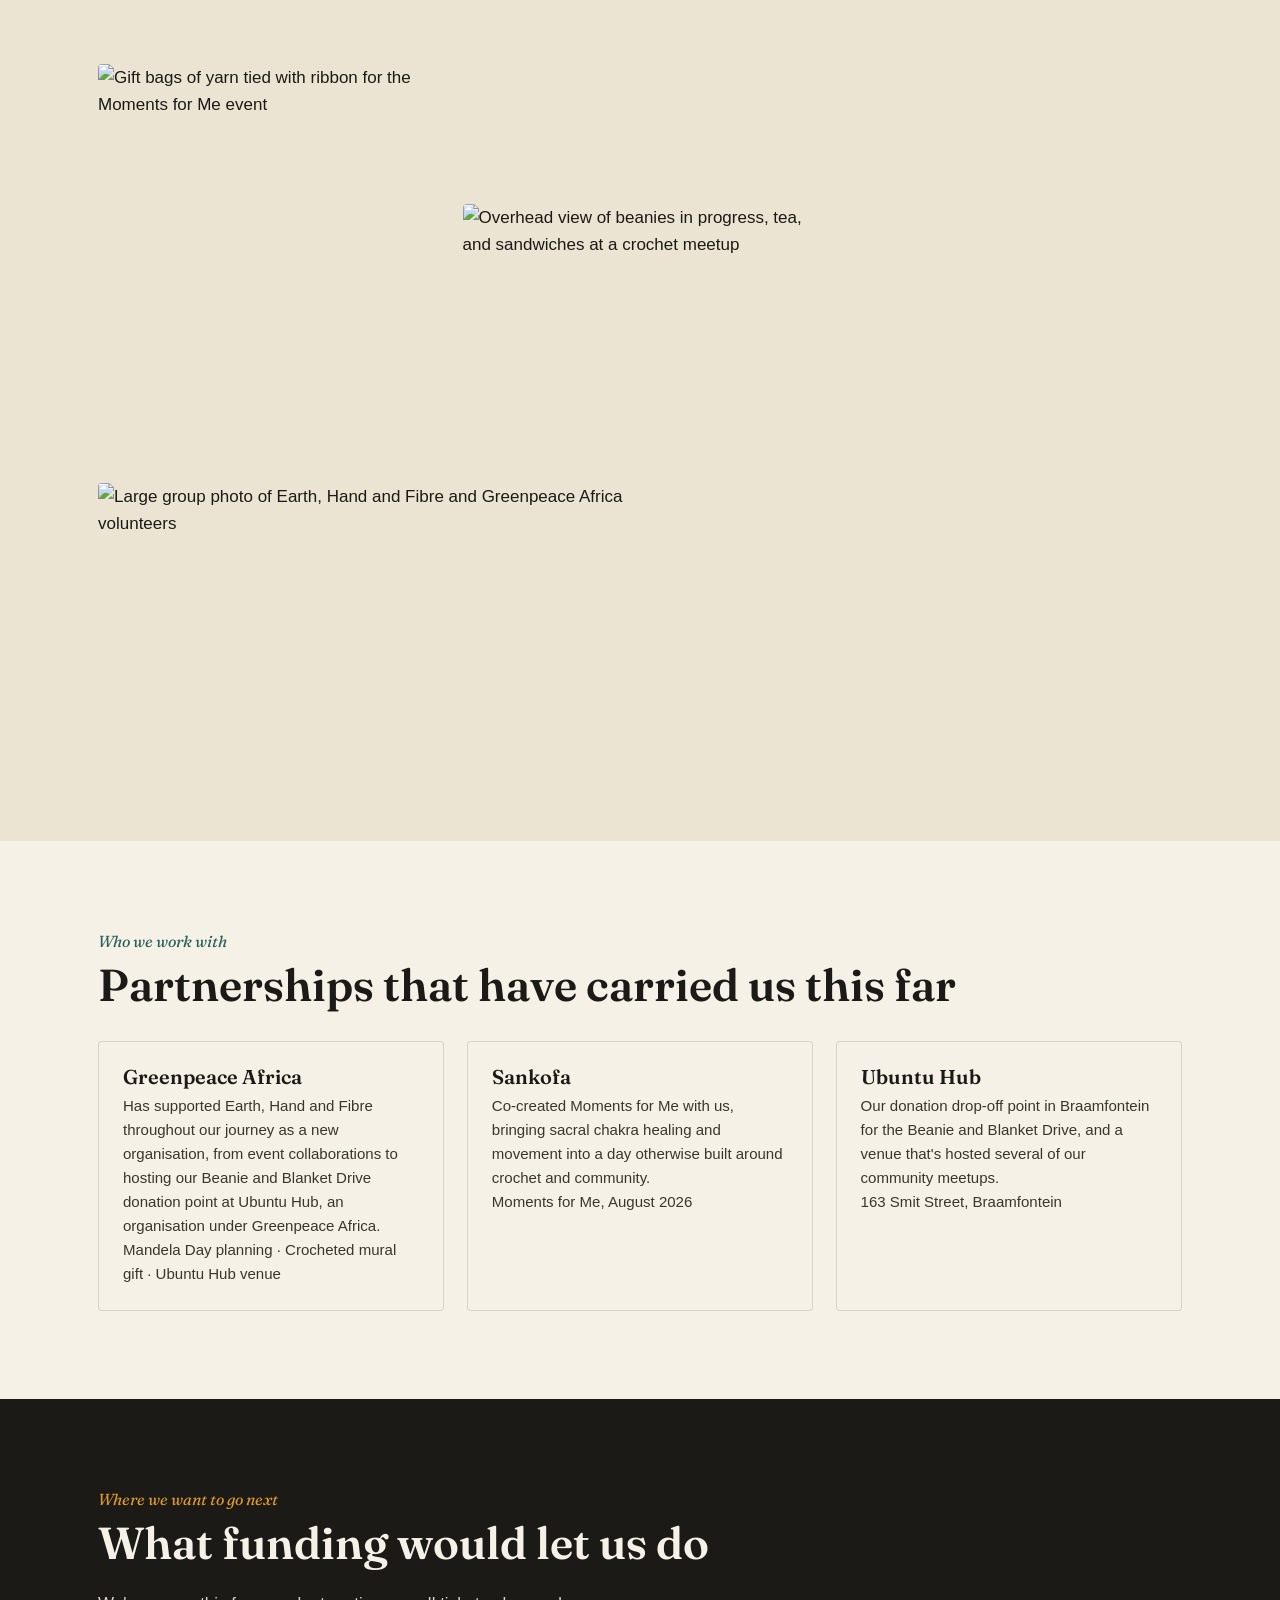
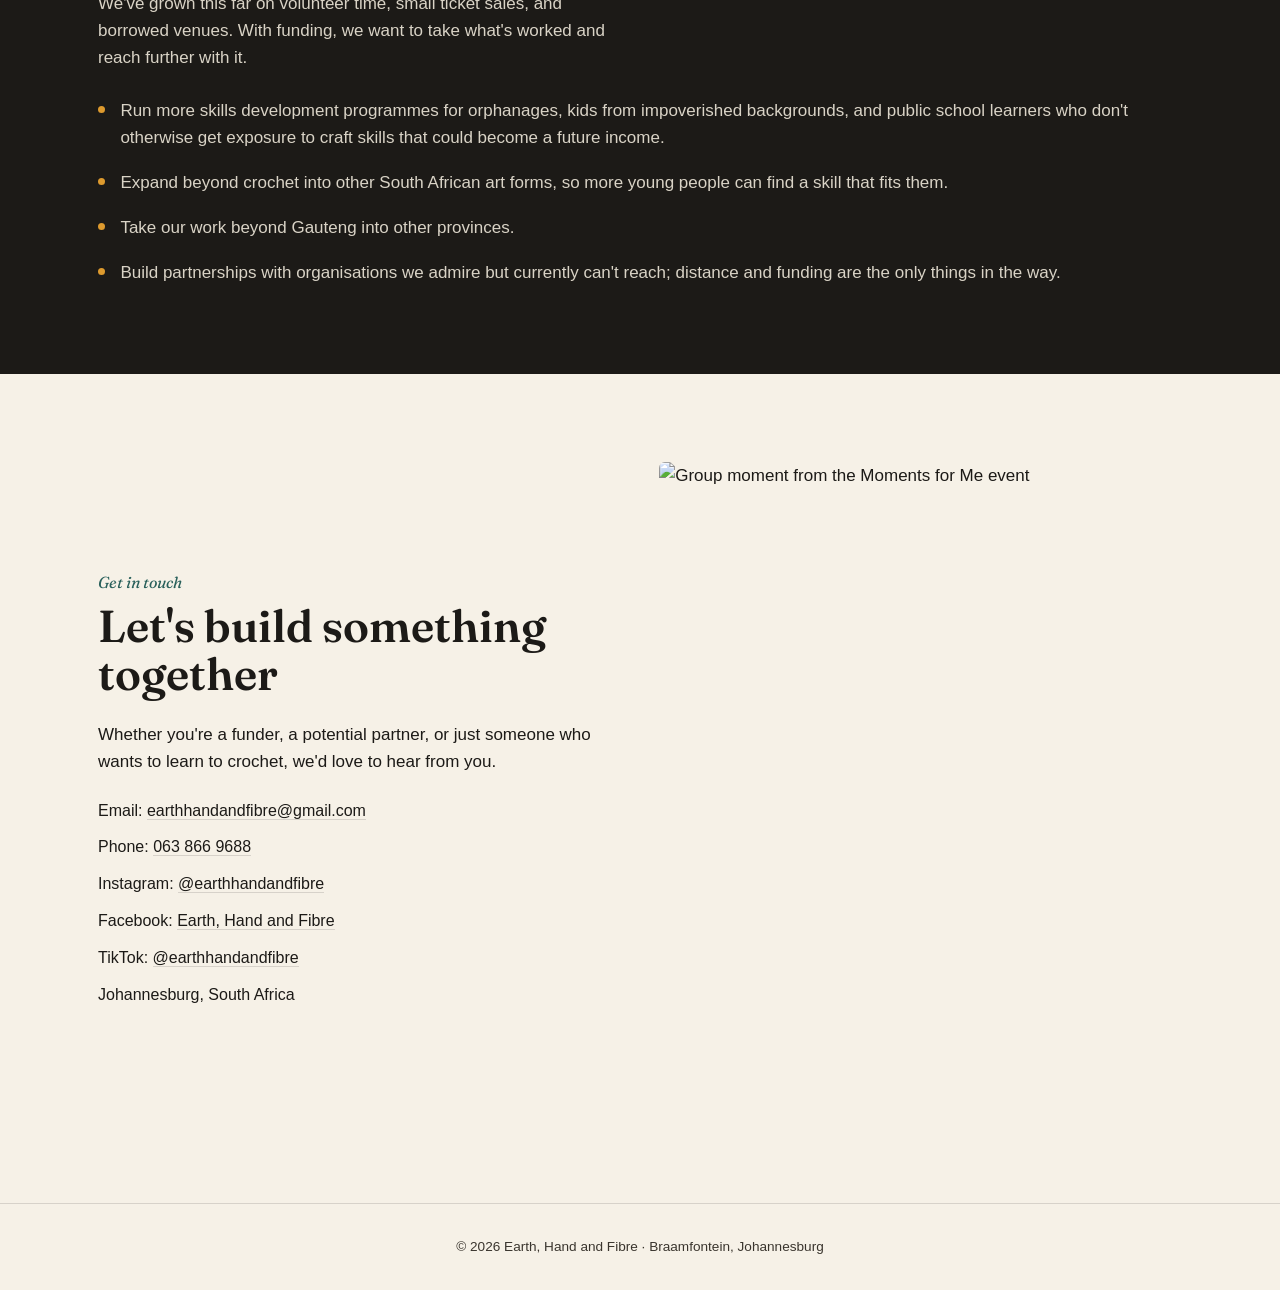
==== commit b2b18c43: "Add initial HTML structure for Earth, Hand and Fibre This HTML file outlines the structure and conte" ====
--- a/index.html
+++ b/index.html
@@ -3,11 +3,11 @@
 <head>
 <meta charset="UTF-8">
 <meta name="viewport" content="width=device-width, initial-scale=1.0">
-<title>Earth, Hand and Fibre — Crochet, Community &amp; Sustainable Fashion</title>
+<title>Earth, Hand and Fibre: Crochet, Community &amp; Sustainable Fashion</title>
 <meta name="description" content="Earth, Hand and Fibre is a Braamfontein-based organisation using crochet to build skills, community, and sustainable fashion across Johannesburg.">
 <link rel="preconnect" href="https://fonts.googleapis.com">
 <link rel="preconnect" href="https://fonts.gstatic.com" crossorigin>
-<link href="https://fonts.googleapis.com/css2?family=Fraunces:ital,opsz,wght@0,9..144,400;0,9..144,500;0,9..144,600;1,9..144,500&family=Work+Sans:wght@400;500;600&display=swap" rel="stylesheet">
+<link href="https://fonts.googleapis.com/css2?family=Fraunces:ital,opsz,wght@0,9..144,400;0,9..144,500;0,9..144,600;1,9..144,500&family=Karla:wght@400;500;600;700&display=swap" rel="stylesheet">
 <link rel="stylesheet" href="styles.css">
 </head>
 <body>
@@ -38,7 +38,7 @@
       <div>
         <span class="hero-eyebrow">Braamfontein, Johannesburg</span>
         <h1>Earth, Hand and Fibre</h1>
-        <p class="lede">A crochet hook, a ball of yarn, and a community that grew from there. We teach skills, host gatherings, and give back — one stitch at a time.</p>
+        <p class="lede">A crochet hook, a ball of yarn, and a community that grew from there. We teach skills, host gatherings, and give back, one stitch at a time.</p>
         <div class="btn-row">
           <a href="#timeline" class="btn btn-solid">See our work</a>
           <a href="#funding" class="btn btn-outline">Partner with us</a>
@@ -59,7 +59,7 @@
         </div>
       </div>
       <figure class="hero-figure">
-        <img src="images/web/fashion-show-1.jpg" alt="Models walking at Earth, Hand and Fibre's crochet fashion show, wearing crocheted crop tops and skirts">
+        <img src="images/fashion-show-1.jpg" alt="Models walking at Earth, Hand and Fibre's crochet fashion show, wearing crocheted crop tops and skirts">
         <figcaption>Our first crochet fashion show, November 2024</figcaption>
       </figure>
     </div>
@@ -71,8 +71,8 @@
       <div>
         <span class="kicker">How we started</span>
         <h2>It began with a meetup</h2>
-        <p>In July 2024, the founder put a call out on social media: anyone who loved to crochet, or wanted to learn, was welcome to come together. A small group answered — strangers from the internet who showed up with hooks, yarn, snacks, and an afternoon to spare.</p>
-        <p>They played games. They shared skills. Beginners learned their first stitches from people who'd been crocheting for years. What started as one gathering has grown into Earth, Hand and Fibre: an organisation built around the same idea — that a shared skill can build a community, and a community can give back.</p>
+        <p>In July 2024, the founder put a call out on social media: anyone who loved to crochet, or wanted to learn, was welcome to come together. A small group answered: strangers from the internet who showed up with hooks, yarn, snacks, and an afternoon to spare.</p>
+        <p>They played games. They shared skills. Beginners learned their first stitches from people who'd been crocheting for years. What started as one gathering has grown into Earth, Hand and Fibre: an organisation built around the same idea, that a shared skill can build a community, and a community can give back.</p>
         <p>Today, Earth, Hand and Fibre is registered with the CIPC as an NPC, and is working towards NPO registration as well.</p>
         <ul class="team-list">
           <li>Odette Cecilia Chambala<span class="team-role">Founder</span></li>
@@ -80,7 +80,7 @@
           <li>Siyabulela Bekwa<span class="team-role">Co-founder</span></li>
         </ul>
       </div>
-      <img src="images/web/first-meetup-group-bw.jpg" alt="Group from Earth, Hand and Fibre's first-ever crochet meetup, waiting at a Johannesburg street corner">
+      <img src="images/first-meetup-group-bw.jpg" alt="Group from Earth, Hand and Fibre's first-ever crochet meetup, waiting at a Johannesburg street corner">
     </div>
   </section>
 
@@ -93,17 +93,17 @@
         <div class="pillar p1">
           <span class="pillar-mark"></span>
           <h3>Skills development</h3>
-          <p>A crochet lesson for beginners is part of every event we host — no exceptions. It's how we turn an afternoon out into a skill someone can take home, practise, and eventually earn from.</p>
+          <p>A crochet lesson for beginners is part of every event we host, no exceptions. It's how we turn an afternoon out into a skill someone can take home, practise, and eventually earn from.</p>
         </div>
         <div class="pillar p2">
           <span class="pillar-mark"></span>
           <h3>Sustainable fashion</h3>
-          <p>Our fashion shows exist to change how people see crochet — challenging misconceptions about the craft while opening up honest conversations about fashion's impact and the biases woven into it.</p>
+          <p>Our fashion shows exist to change how people see crochet, challenging misconceptions about the craft while opening up honest conversations about fashion's impact and the biases woven into it.</p>
         </div>
         <div class="pillar p3">
           <span class="pillar-mark"></span>
           <h3>Community &amp; wellbeing</h3>
-          <p>Picnics, meetups, and gatherings like Moments for Me bring people of every age together — to learn from each other, and sometimes just to sit in the grass and be looked after for a day.</p>
+          <p>Picnics, meetups, and gatherings like Moments for Me bring people of every age together, to learn from each other, and sometimes just to sit in the grass and be looked after for a day.</p>
         </div>
         <div class="pillar p4">
           <span class="pillar-mark"></span>
@@ -130,7 +130,7 @@
         <div class="tl-item">
           <span class="tl-date">November 2024</span>
           <h3>Our first crochet fashion show</h3>
-          <p>An inclusive show — different ages, genders, and backgrounds on and off the runway — built to challenge misconceptions about crochet and open up a conversation about colorism, closing with a documentary discussion.</p>
+          <p>An inclusive show, with different ages, genders, and backgrounds on and off the runway, built to challenge misconceptions about crochet and open up a conversation about colorism, closing with a documentary discussion.</p>
         </div>
 
         <div class="tl-item">
@@ -154,7 +154,7 @@
         <div class="tl-item">
           <span class="tl-date">March 2026</span>
           <h3>Our second crochet picnic</h3>
-          <p>Held in a forest park setting, drawing attendees of every age — from young kids to elders — for an afternoon of skill-sharing that we count among our biggest successes yet.</p>
+          <p>Held in a forest park setting, drawing attendees of every age, from young kids to elders, for an afternoon of skill-sharing that we count among our biggest successes yet.</p>
         </div>
 
         <div class="tl-item">
@@ -166,7 +166,7 @@
         <div class="tl-item">
           <span class="tl-date">8 August 2026</span>
           <h3>Moments for Me</h3>
-          <p>A day of grounding and self-care in collaboration with Sankofa, closing — as always — with a crochet session for beginners.</p>
+          <p>A day of grounding and self-care in collaboration with Sankofa, closing, as always, with a crochet session for beginners.</p>
         </div>
 
       </div>
@@ -180,31 +180,31 @@
       <h2>What it's looked like so far</h2>
       <div class="gallery-grid">
         <figure class="g-wide">
-          <img src="images/web/fashion-show-2.jpg" alt="Two models at the crochet fashion show, one in a knitted top and skirt">
+          <img src="images/fashion-show-2.jpg" alt="Two models at the crochet fashion show, one in a knitted top and skirt">
         </figure>
         <figure class="g-tall">
-          <img src="images/web/picnic-hands.jpg" alt="Hands reaching into the middle of a picnic blanket at a crochet picnic">
-        </figure>
-        <figure class="g-sq">
-          <img src="images/web/beanie-drive-donations.jpg" alt="Boxes and bags of donated clothing for the Beanie and Blanket Drive">
-        </figure>
-        <figure class="g-sq">
-          <img src="images/web/beanie-drive-orphanage-sign.jpg" alt="Welcome to Malaika Orphanage, hand-painted sign">
+          <img src="images/picnic-hands.jpg" alt="Hands reaching into the middle of a picnic blanket at a crochet picnic">
+        </figure>
+        <figure class="g-sq">
+          <img src="images/beanie-drive-donations.jpg" alt="Boxes and bags of donated clothing for the Beanie and Blanket Drive">
+        </figure>
+        <figure class="g-sq">
+          <img src="images/beanie-drive-orphanage-sign.jpg" alt="Welcome to Malaika Orphanage, hand-painted sign">
         </figure>
         <figure class="g-wide">
-          <img src="images/web/picnic2-group-forest.jpg" alt="Group photo from the second crochet picnic in a forest park">
+          <img src="images/picnic2-group-forest.jpg" alt="Group photo from the second crochet picnic in a forest park">
         </figure>
         <figure class="g-tall">
-          <img src="images/web/greenpeace-mural-closeup.jpg" alt="Close-up of the crocheted mural made with Greenpeace Africa volunteers">
-        </figure>
-        <figure class="g-sq">
-          <img src="images/web/moments-for-me-yarn-gifts.jpg" alt="Gift bags of yarn tied with ribbon for the Moments for Me event">
-        </figure>
-        <figure class="g-sq">
-          <img src="images/web/beanie-prep-overhead-spread.jpg" alt="Overhead view of beanies in progress, tea, and sandwiches at a crochet meetup">
+          <img src="images/greenpeace-mural-closeup.jpg" alt="Close-up of the crocheted mural made with Greenpeace Africa volunteers">
+        </figure>
+        <figure class="g-sq">
+          <img src="images/moments-for-me-yarn-gifts.jpg" alt="Gift bags of yarn tied with ribbon for the Moments for Me event">
+        </figure>
+        <figure class="g-sq">
+          <img src="images/beanie-prep-overhead-spread.jpg" alt="Overhead view of beanies in progress, tea, and sandwiches at a crochet meetup">
         </figure>
         <figure class="g-wide">
-          <img src="images/web/greenpeace-group-photo.jpg" alt="Large group photo of Earth, Hand and Fibre and Greenpeace Africa volunteers">
+          <img src="images/greenpeace-group-photo.jpg" alt="Large group photo of Earth, Hand and Fibre and Greenpeace Africa volunteers">
         </figure>
       </div>
     </div>
@@ -218,12 +218,12 @@
       <div class="partners">
         <div class="partner-card">
           <h3>Greenpeace Africa</h3>
-          <p>Has supported Earth, Hand and Fibre throughout our journey as a new organisation — from event collaborations to hosting our Beanie and Blanket Drive donation point at Ubuntu Hub, an organisation under Greenpeace Africa.</p>
+          <p>Has supported Earth, Hand and Fibre throughout our journey as a new organisation, from event collaborations to hosting our Beanie and Blanket Drive donation point at Ubuntu Hub, an organisation under Greenpeace Africa.</p>
           <p class="partner-sub">Mandela Day planning · Crocheted mural gift · Ubuntu Hub venue</p>
         </div>
         <div class="partner-card">
           <h3>Sankofa</h3>
-          <p>Co-created Moments for Me with us — bringing sacral chakra healing and movement into a day otherwise built around crochet and community.</p>
+          <p>Co-created Moments for Me with us, bringing sacral chakra healing and movement into a day otherwise built around crochet and community.</p>
           <p class="partner-sub">Moments for Me, August 2026</p>
         </div>
         <div class="partner-card">
@@ -245,7 +245,7 @@
         <li>Run more skills development programmes for orphanages, kids from impoverished backgrounds, and public school learners who don't otherwise get exposure to craft skills that could become a future income.</li>
         <li>Expand beyond crochet into other South African art forms, so more young people can find a skill that fits them.</li>
         <li>Take our work beyond Gauteng into other provinces.</li>
-        <li>Build partnerships with organisations we admire but currently can't reach — distance and funding are the only things in the way.</li>
+        <li>Build partnerships with organisations we admire but currently can't reach; distance and funding are the only things in the way.</li>
       </ul>
     </div>
   </section>
@@ -256,7 +256,7 @@
       <div>
         <span class="kicker">Get in touch</span>
         <h2>Let's build something together</h2>
-        <p>Whether you're a funder, a potential partner, or just someone who wants to learn to crochet — we'd love to hear from you.</p>
+        <p>Whether you're a funder, a potential partner, or just someone who wants to learn to crochet, we'd love to hear from you.</p>
         <ul class="contact-list">
           <li>Email: <a href="mailto:earthhandandfibre@gmail.com">earthhandandfibre@gmail.com</a></li>
           <li>Phone: <a href="tel:+27638669688">063 866 9688</a></li>
@@ -266,7 +266,7 @@
           <li>Johannesburg, South Africa</li>
         </ul>
       </div>
-      <img src="images/web/moments-for-me-group-dance.jpg" alt="Group moment from the Moments for Me event" style="border-radius:6px; object-fit:cover; width:100%; aspect-ratio:4/5;">
+      <img src="images/moments-for-me-group-dance.jpg" alt="Group moment from the Moments for Me event" style="border-radius:6px; object-fit:cover; width:100%; aspect-ratio:4/5;">
     </div>
   </section>
 
@@ -292,4 +292,4 @@
 </script>
 
 </body>
-</html>
+              </html>
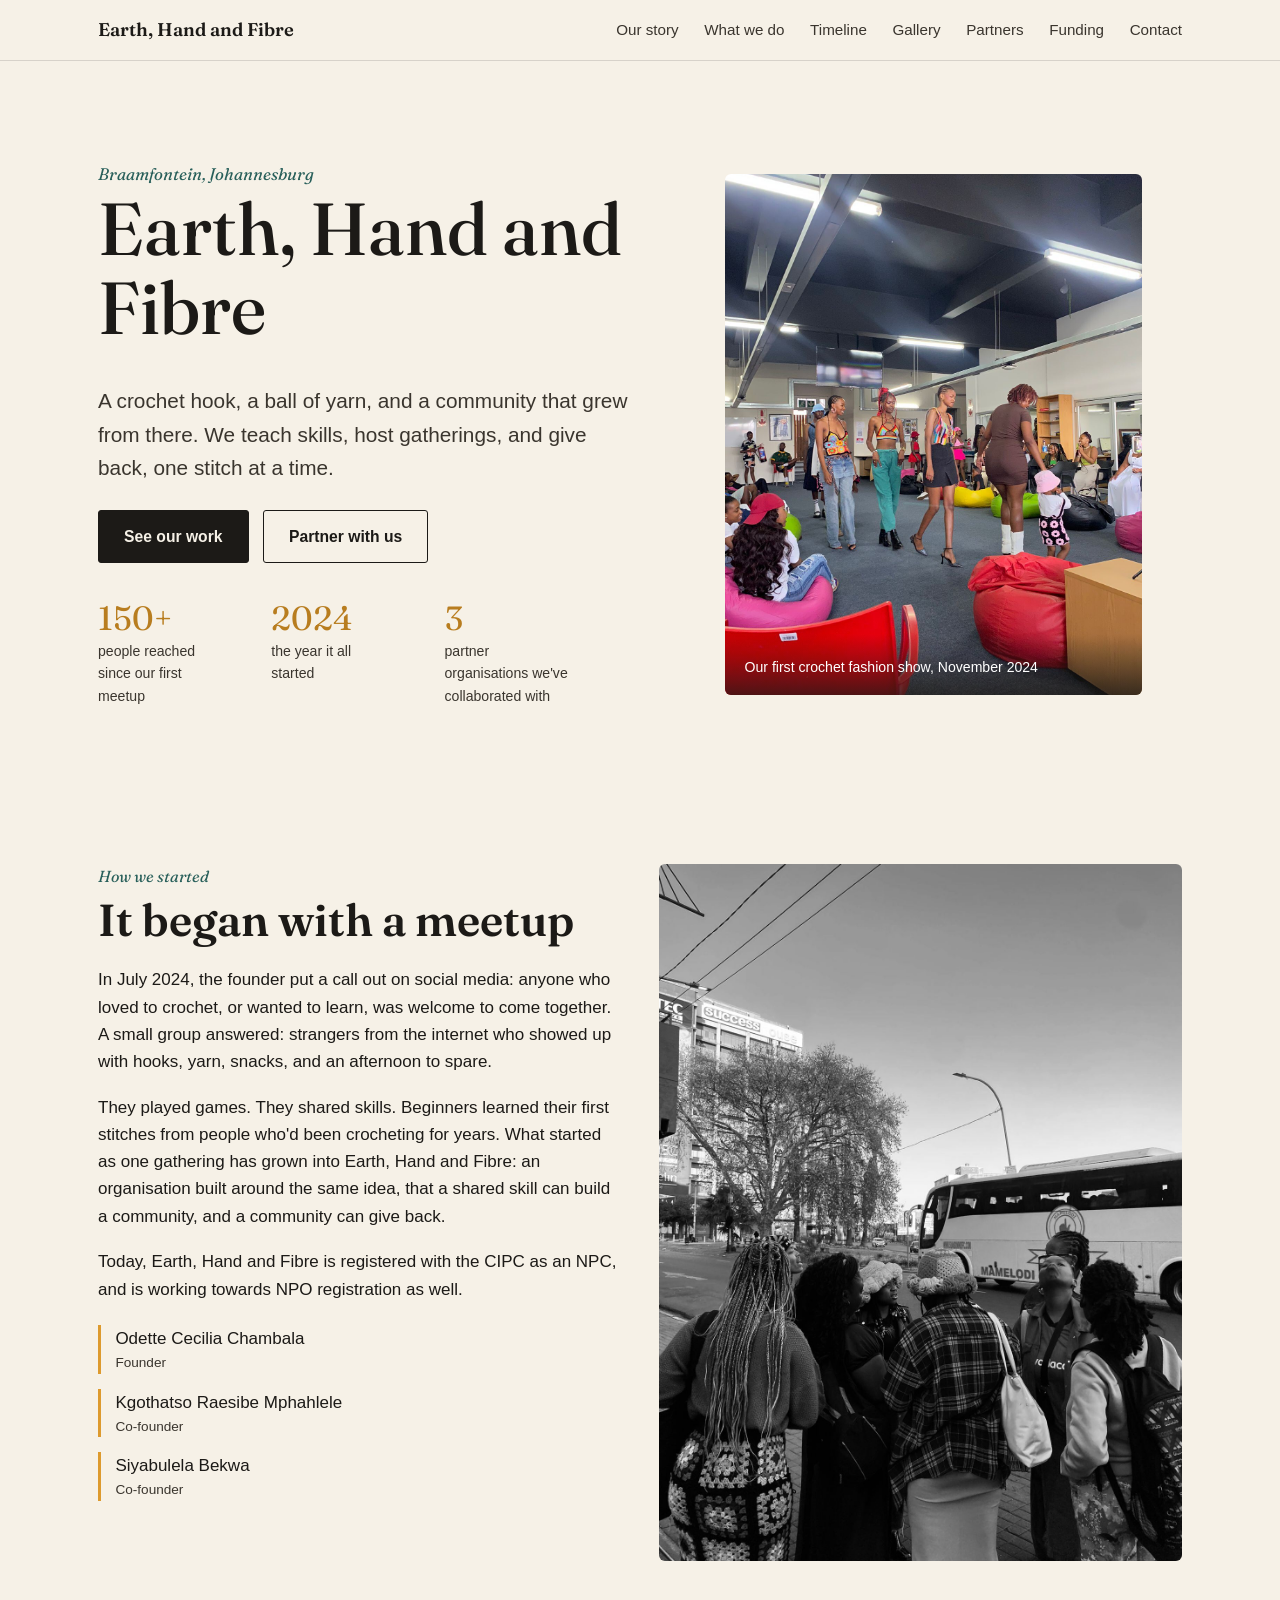
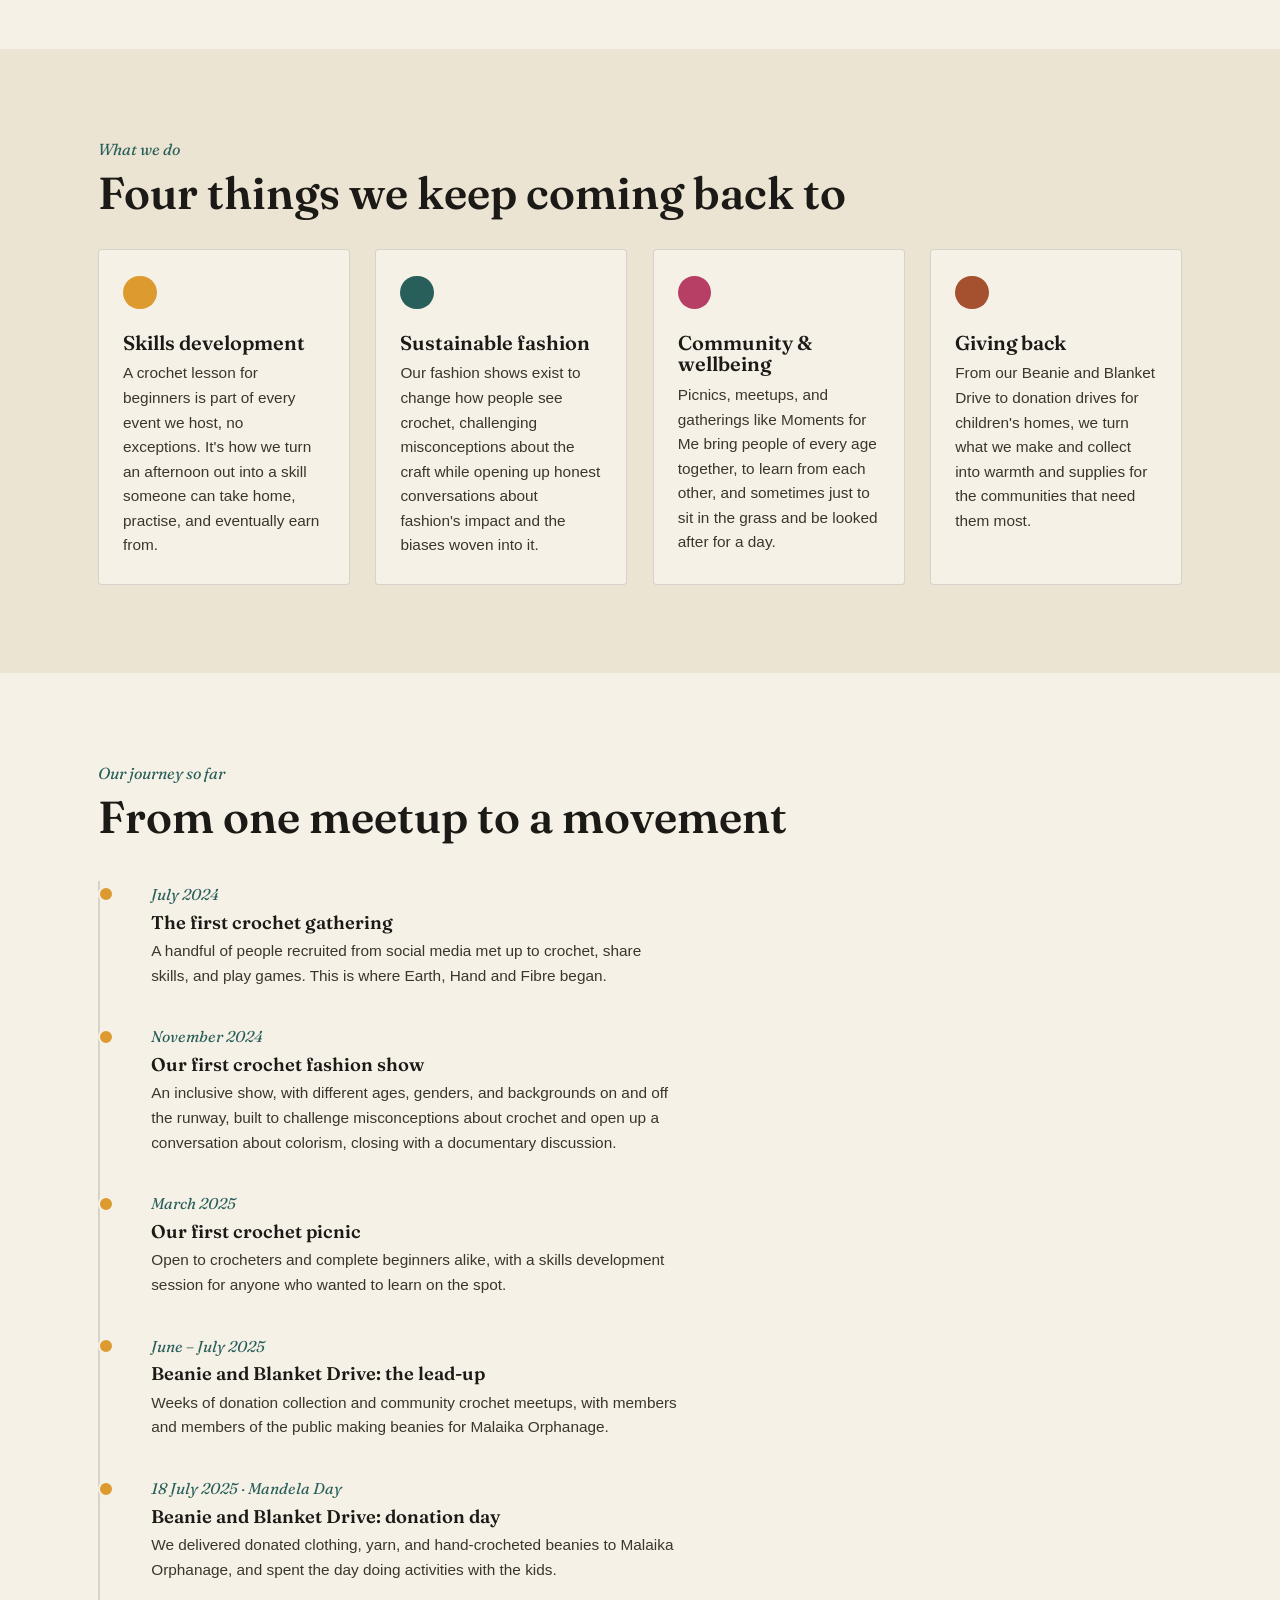
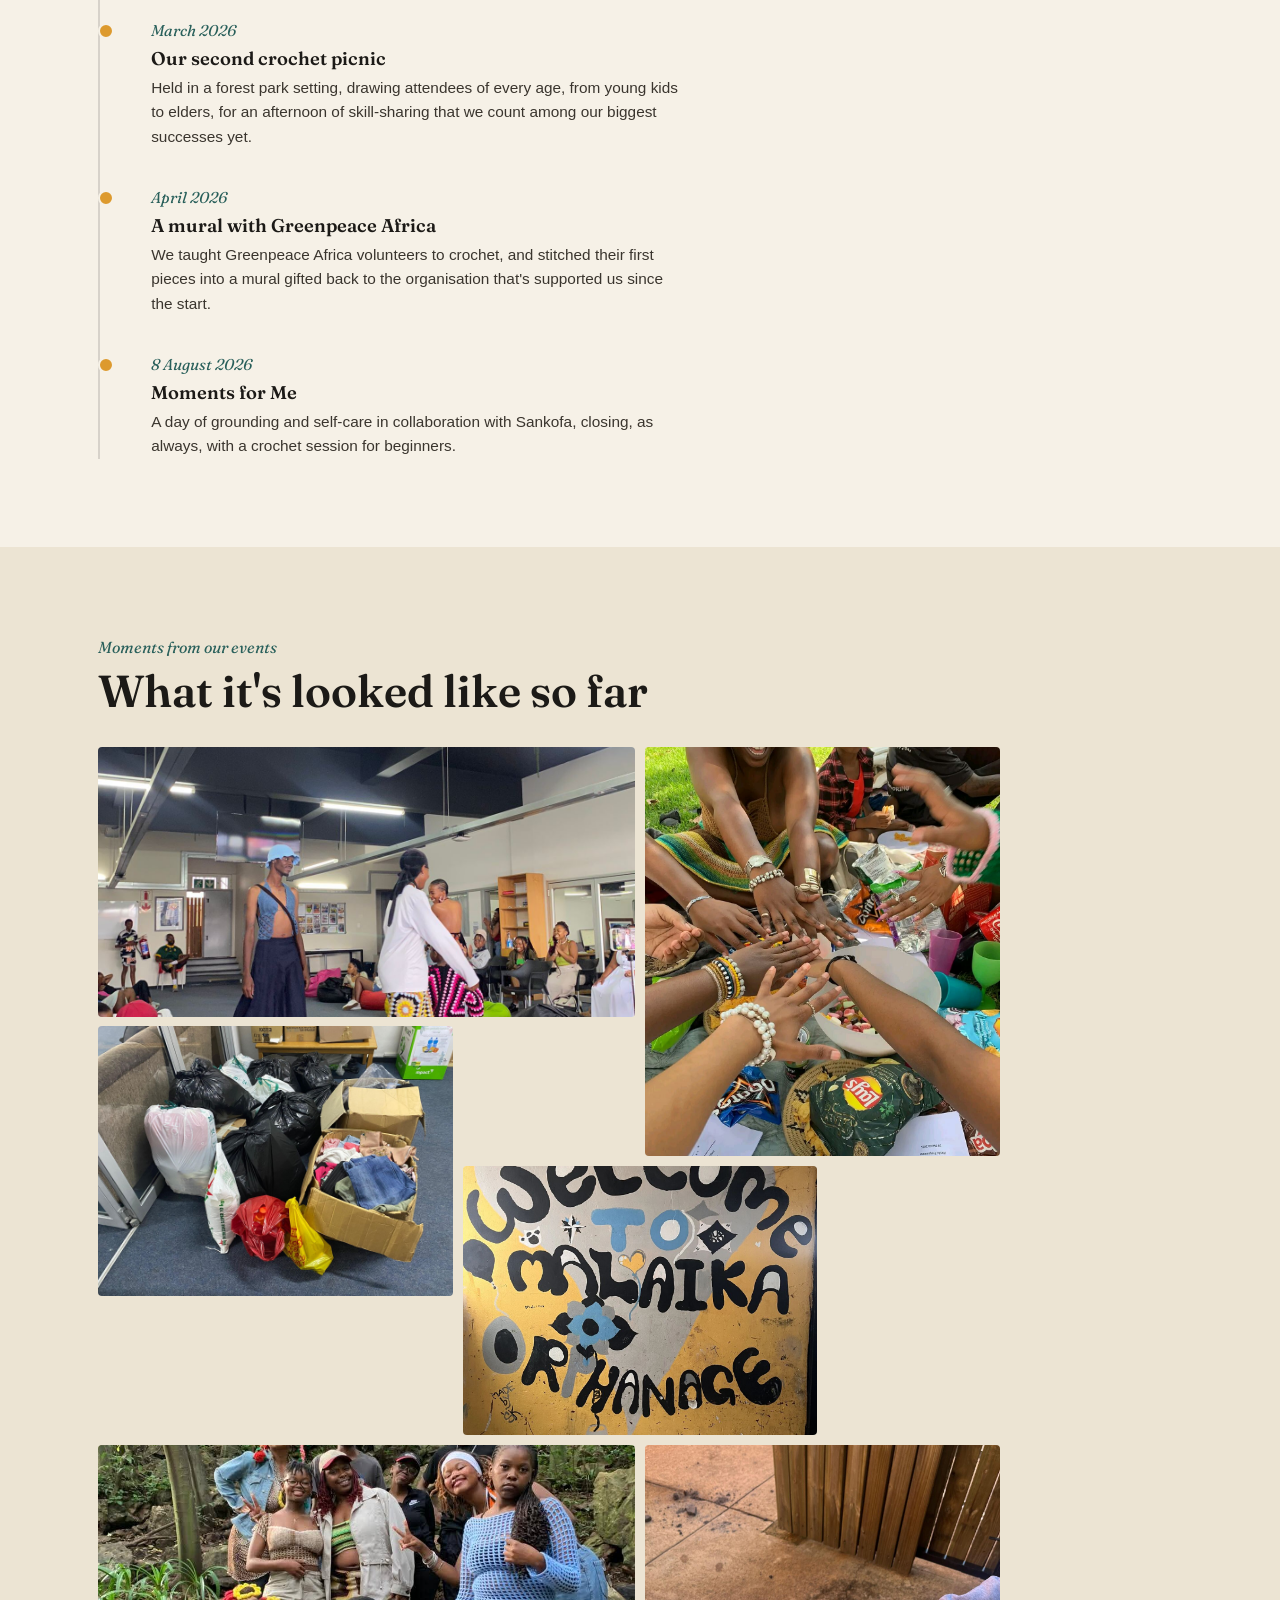
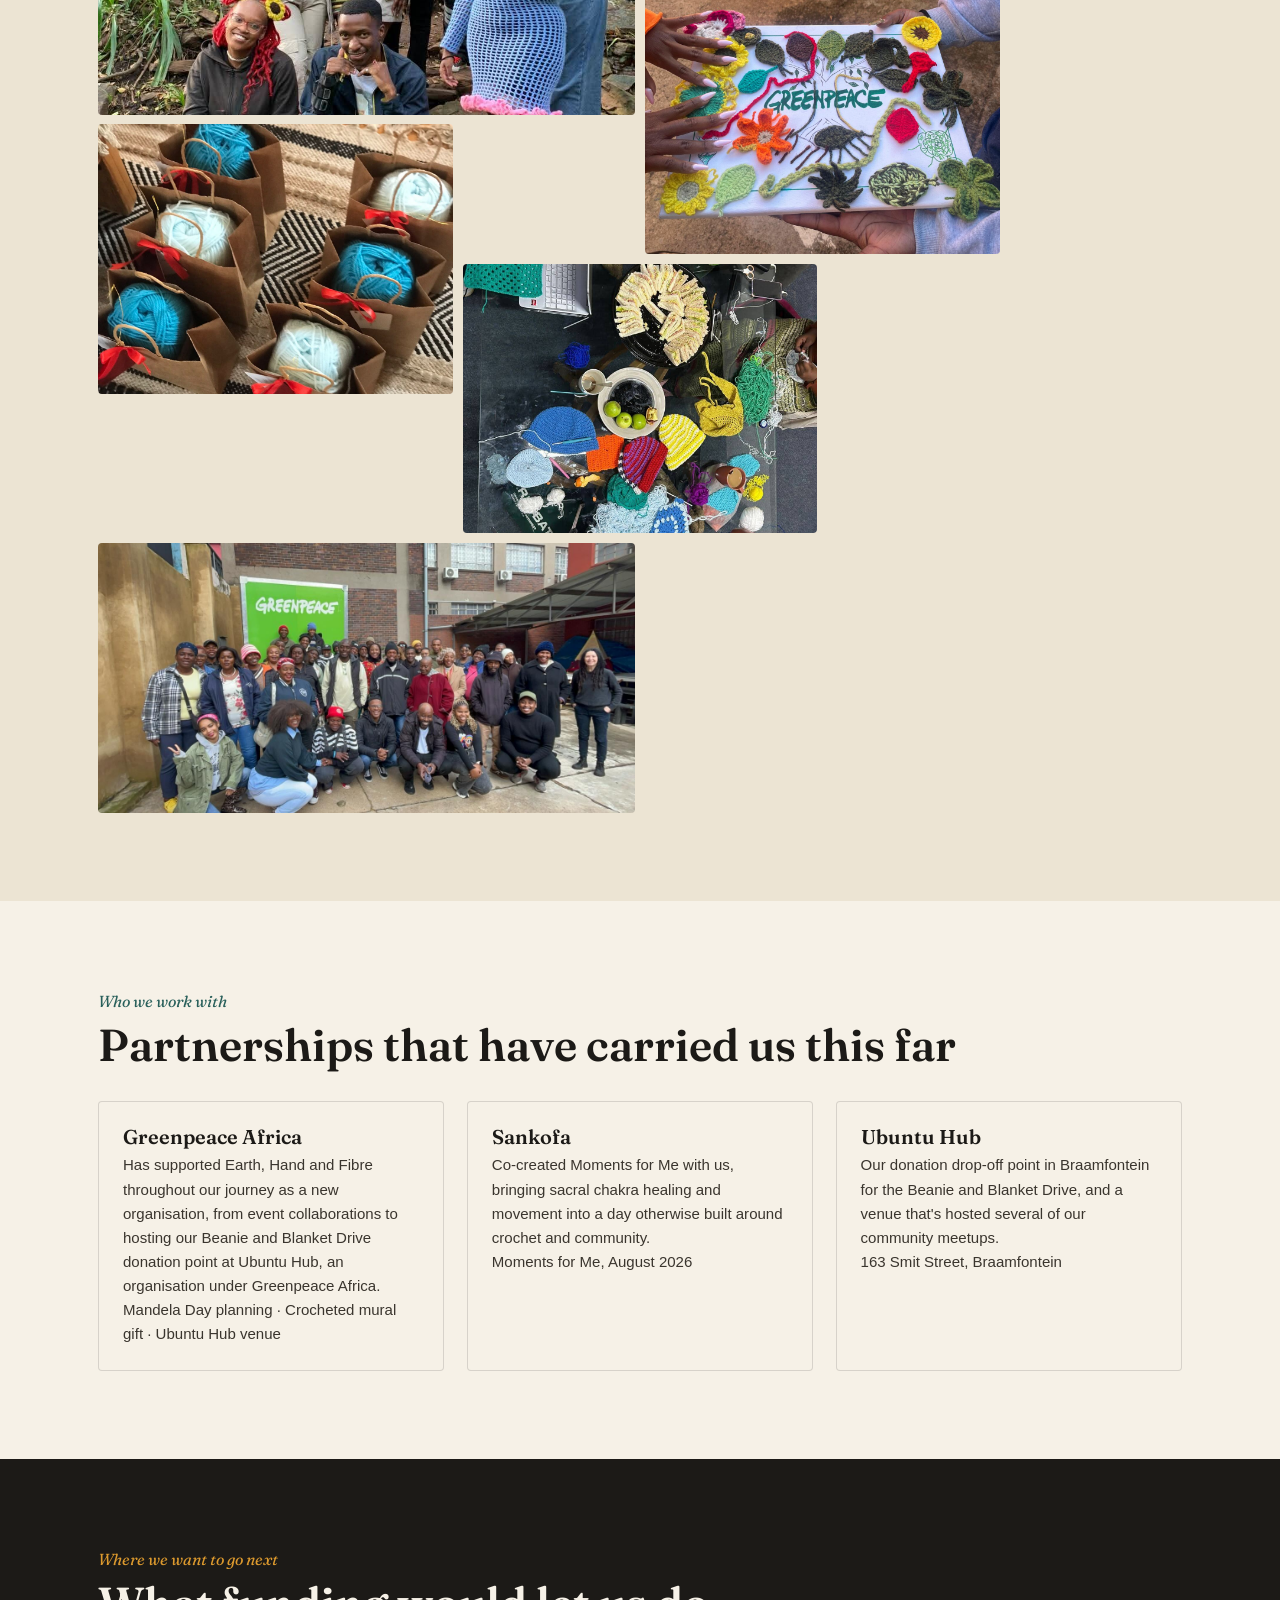
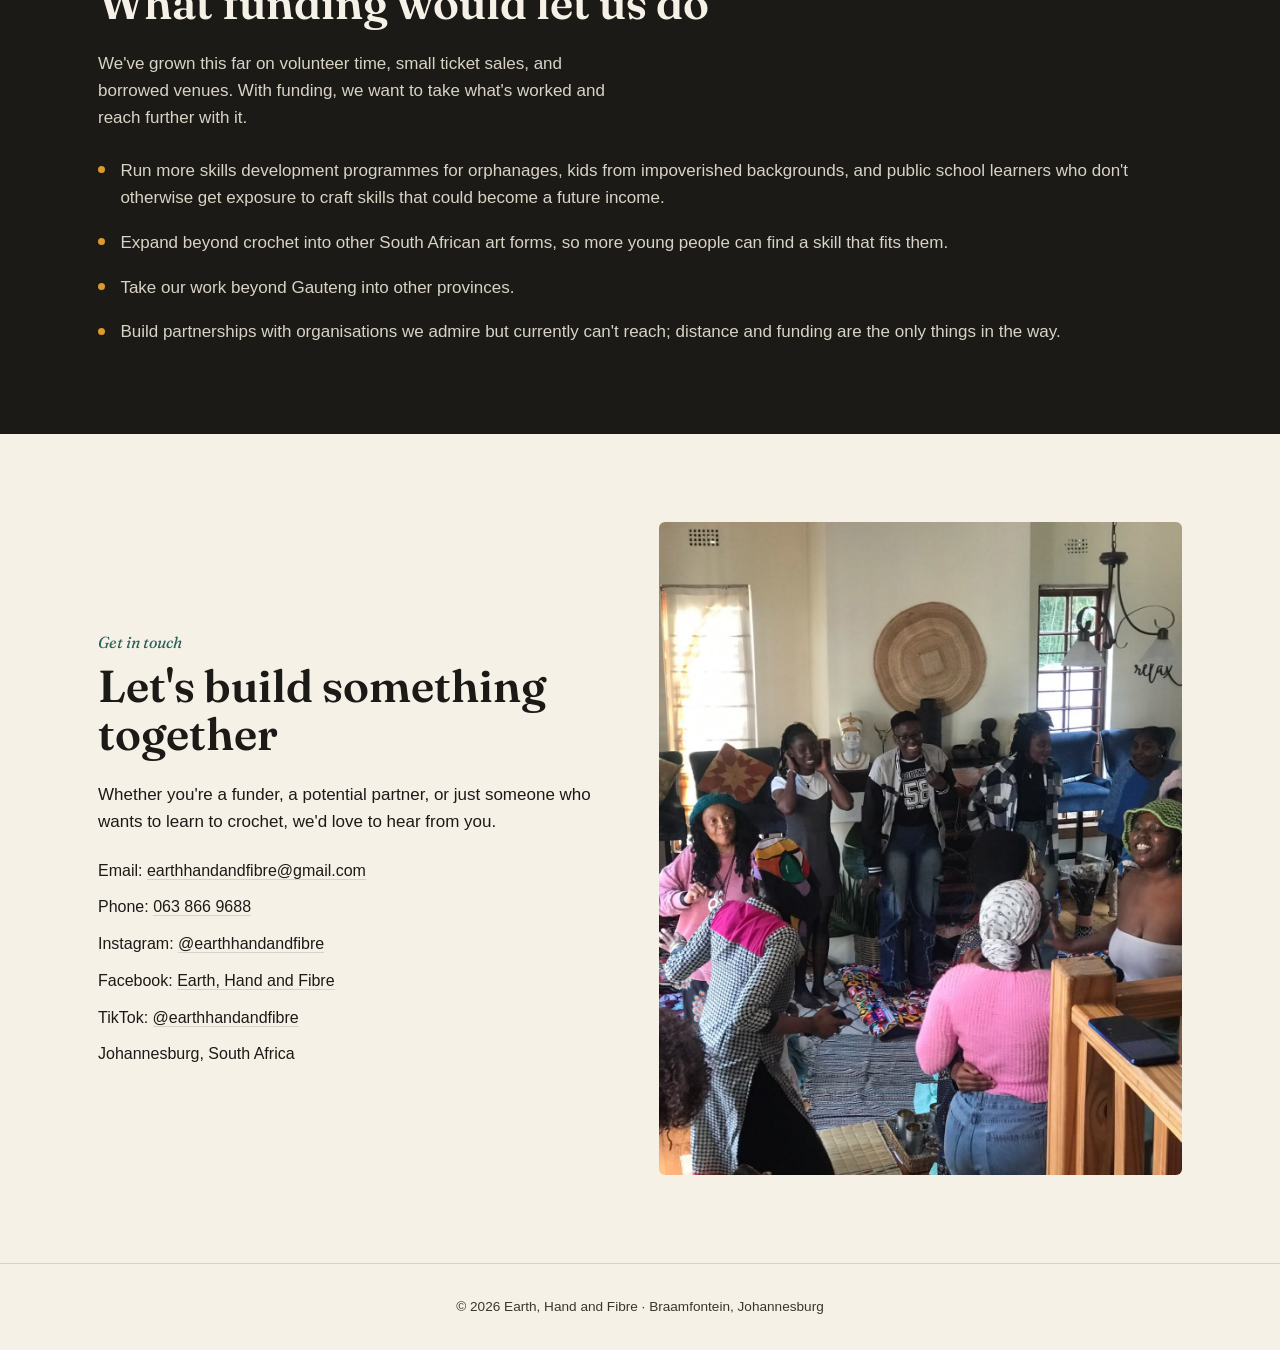
==== commit 389a2977: "Add initial HTML structure for Earth, Hand and Fibre This HTML file serves as the main structure for" ====
--- a/index.html
+++ b/index.html
@@ -59,7 +59,7 @@
         </div>
       </div>
       <figure class="hero-figure">
-        <img src="images/fashion-show-1.jpg" alt="Models walking at Earth, Hand and Fibre's crochet fashion show, wearing crocheted crop tops and skirts">
+        <img src="Images/fashion-show-1.jpg" alt="Models walking at Earth, Hand and Fibre's crochet fashion show, wearing crocheted crop tops and skirts">
         <figcaption>Our first crochet fashion show, November 2024</figcaption>
       </figure>
     </div>
@@ -80,7 +80,7 @@
           <li>Siyabulela Bekwa<span class="team-role">Co-founder</span></li>
         </ul>
       </div>
-      <img src="images/first-meetup-group-bw.jpg" alt="Group from Earth, Hand and Fibre's first-ever crochet meetup, waiting at a Johannesburg street corner">
+      <img src="Images/first-meetup-group-bw.jpg" alt="Group from Earth, Hand and Fibre's first-ever crochet meetup, waiting at a Johannesburg street corner">
     </div>
   </section>
 
@@ -180,31 +180,31 @@
       <h2>What it's looked like so far</h2>
       <div class="gallery-grid">
         <figure class="g-wide">
-          <img src="images/fashion-show-2.jpg" alt="Two models at the crochet fashion show, one in a knitted top and skirt">
+          <img src="Images/fashion-show-2.jpg" alt="Two models at the crochet fashion show, one in a knitted top and skirt">
         </figure>
         <figure class="g-tall">
-          <img src="images/picnic-hands.jpg" alt="Hands reaching into the middle of a picnic blanket at a crochet picnic">
-        </figure>
-        <figure class="g-sq">
-          <img src="images/beanie-drive-donations.jpg" alt="Boxes and bags of donated clothing for the Beanie and Blanket Drive">
-        </figure>
-        <figure class="g-sq">
-          <img src="images/beanie-drive-orphanage-sign.jpg" alt="Welcome to Malaika Orphanage, hand-painted sign">
+          <img src="Images/picnic-hands.jpg" alt="Hands reaching into the middle of a picnic blanket at a crochet picnic">
+        </figure>
+        <figure class="g-sq">
+          <img src="Images/beanie-drive-donations.jpg" alt="Boxes and bags of donated clothing for the Beanie and Blanket Drive">
+        </figure>
+        <figure class="g-sq">
+          <img src="Images/beanie-drive-orphanage-sign.jpg" alt="Welcome to Malaika Orphanage, hand-painted sign">
         </figure>
         <figure class="g-wide">
-          <img src="images/picnic2-group-forest.jpg" alt="Group photo from the second crochet picnic in a forest park">
+          <img src="Images/picnic2-group-forest.jpg" alt="Group photo from the second crochet picnic in a forest park">
         </figure>
         <figure class="g-tall">
-          <img src="images/greenpeace-mural-closeup.jpg" alt="Close-up of the crocheted mural made with Greenpeace Africa volunteers">
-        </figure>
-        <figure class="g-sq">
-          <img src="images/moments-for-me-yarn-gifts.jpg" alt="Gift bags of yarn tied with ribbon for the Moments for Me event">
-        </figure>
-        <figure class="g-sq">
-          <img src="images/beanie-prep-overhead-spread.jpg" alt="Overhead view of beanies in progress, tea, and sandwiches at a crochet meetup">
+          <img src="Images/greenpeace-mural-closeup.jpg" alt="Close-up of the crocheted mural made with Greenpeace Africa volunteers">
+        </figure>
+        <figure class="g-sq">
+          <img src="Images/moments-for-me-yarn-gifts.jpg" alt="Gift bags of yarn tied with ribbon for the Moments for Me event">
+        </figure>
+        <figure class="g-sq">
+          <img src="Images/beanie-prep-overhead-spread.jpg" alt="Overhead view of beanies in progress, tea, and sandwiches at a crochet meetup">
         </figure>
         <figure class="g-wide">
-          <img src="images/greenpeace-group-photo.jpg" alt="Large group photo of Earth, Hand and Fibre and Greenpeace Africa volunteers">
+          <img src="Images/greenpeace-group-photo.jpg" alt="Large group photo of Earth, Hand and Fibre and Greenpeace Africa volunteers">
         </figure>
       </div>
     </div>
@@ -266,7 +266,7 @@
           <li>Johannesburg, South Africa</li>
         </ul>
       </div>
-      <img src="images/moments-for-me-group-dance.jpg" alt="Group moment from the Moments for Me event" style="border-radius:6px; object-fit:cover; width:100%; aspect-ratio:4/5;">
+      <img src="Images/moments-for-me-group-dance.jpg" alt="Group moment from the Moments for Me event" style="border-radius:6px; object-fit:cover; width:100%; aspect-ratio:4/5;">
     </div>
   </section>
 
@@ -292,4 +292,4 @@
 </script>
 
 </body>
-              </html>
+  </html>
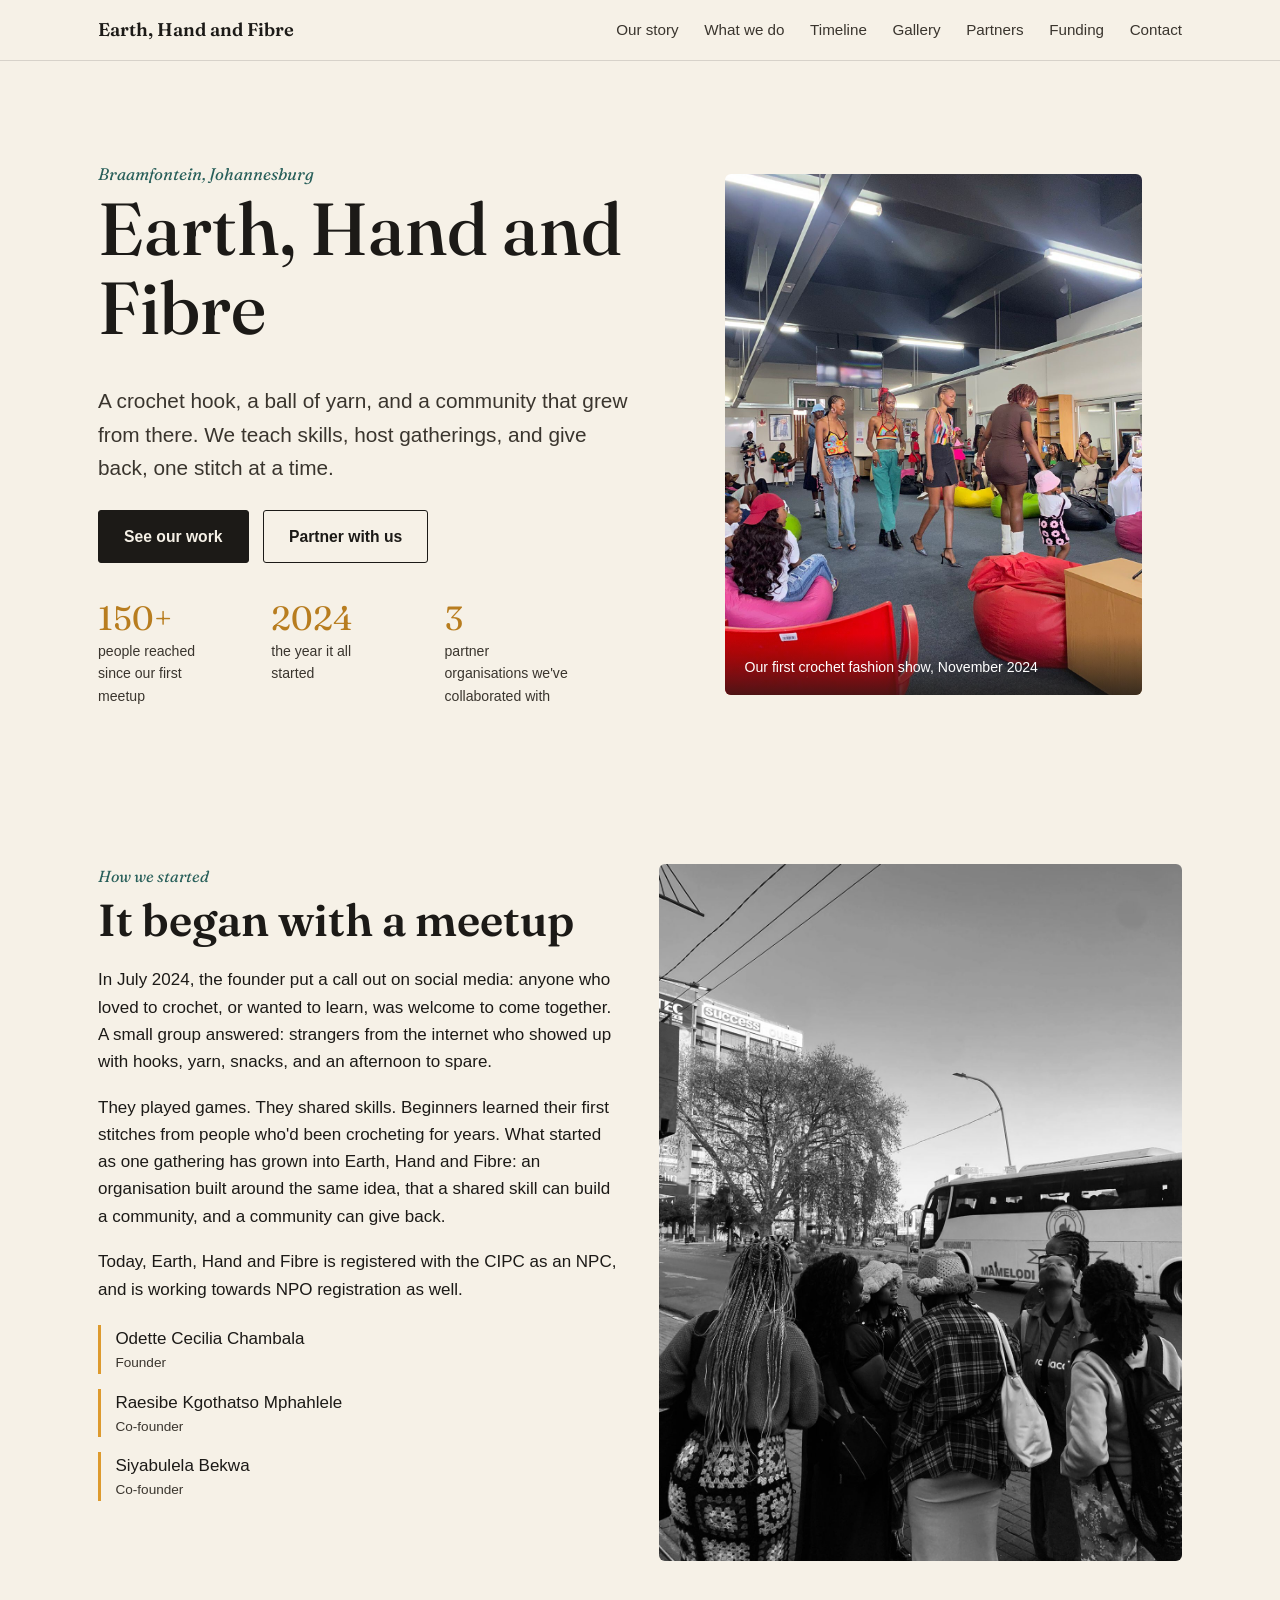
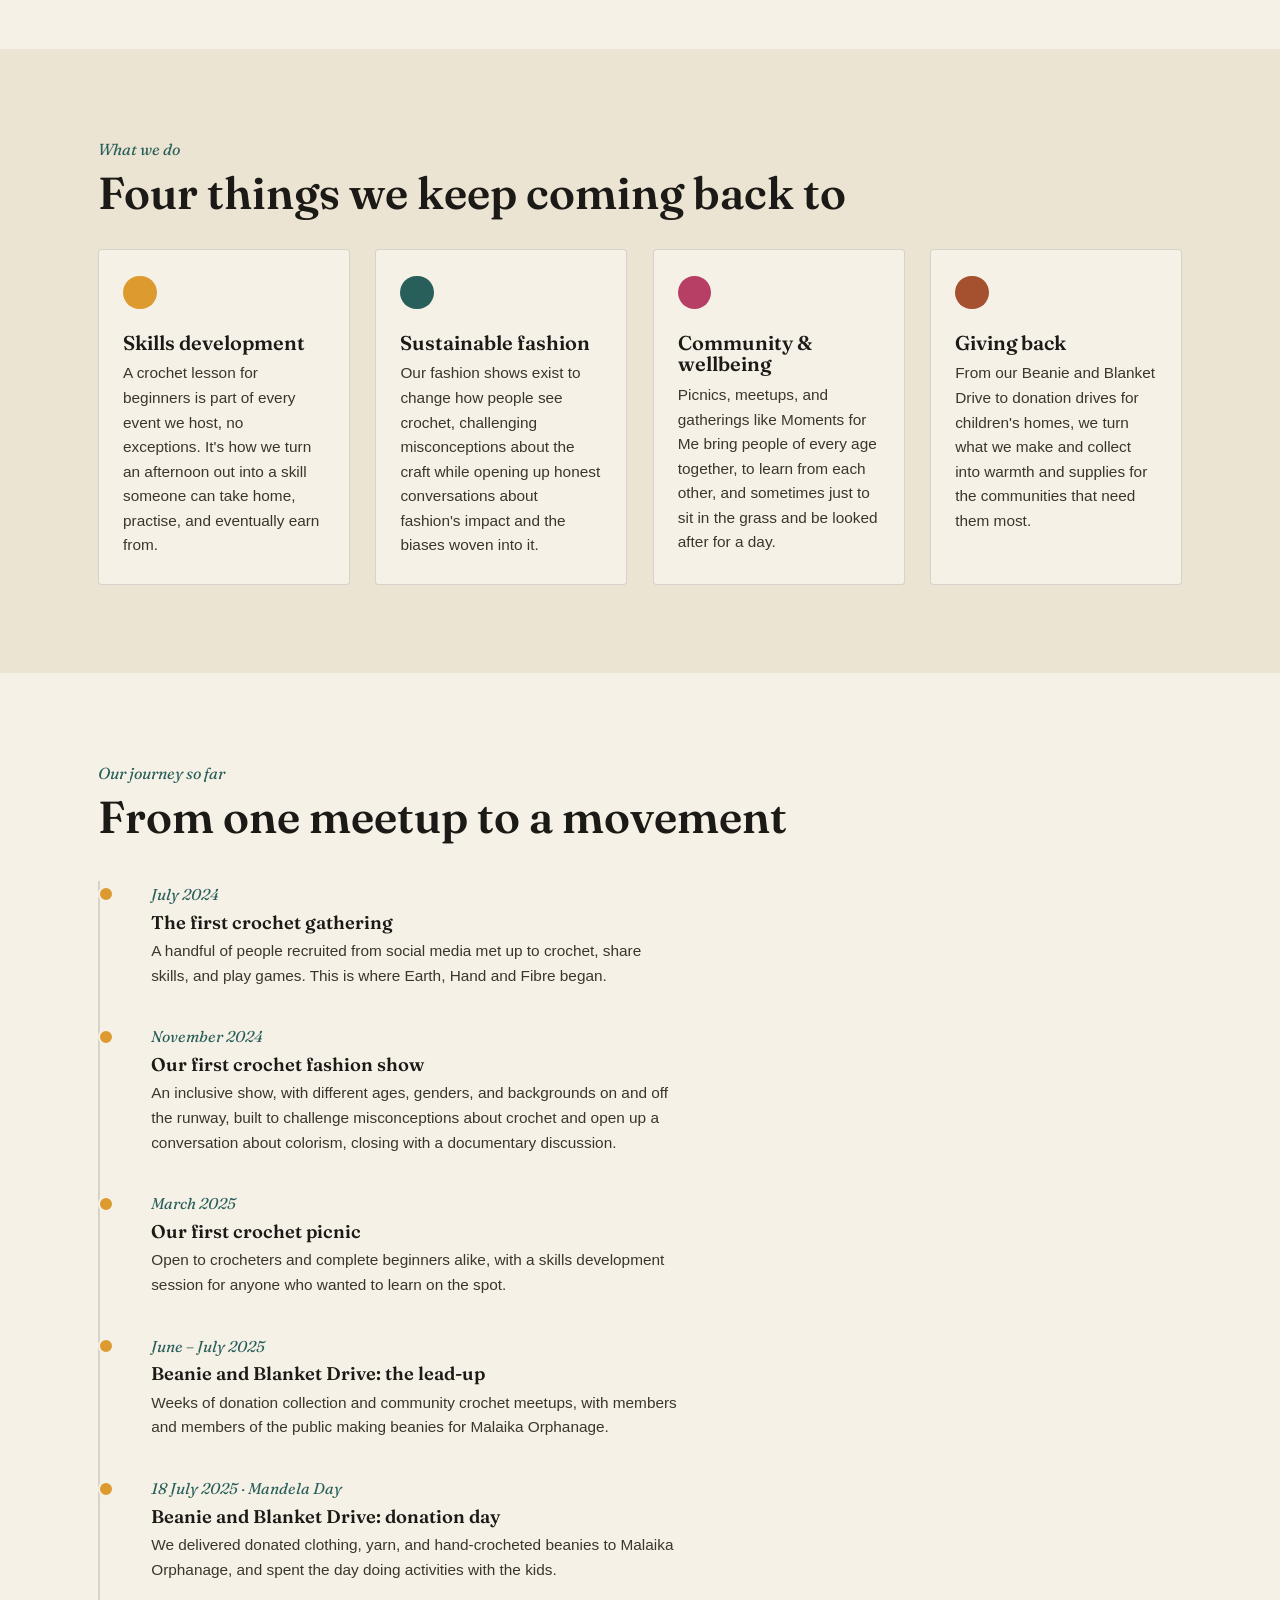
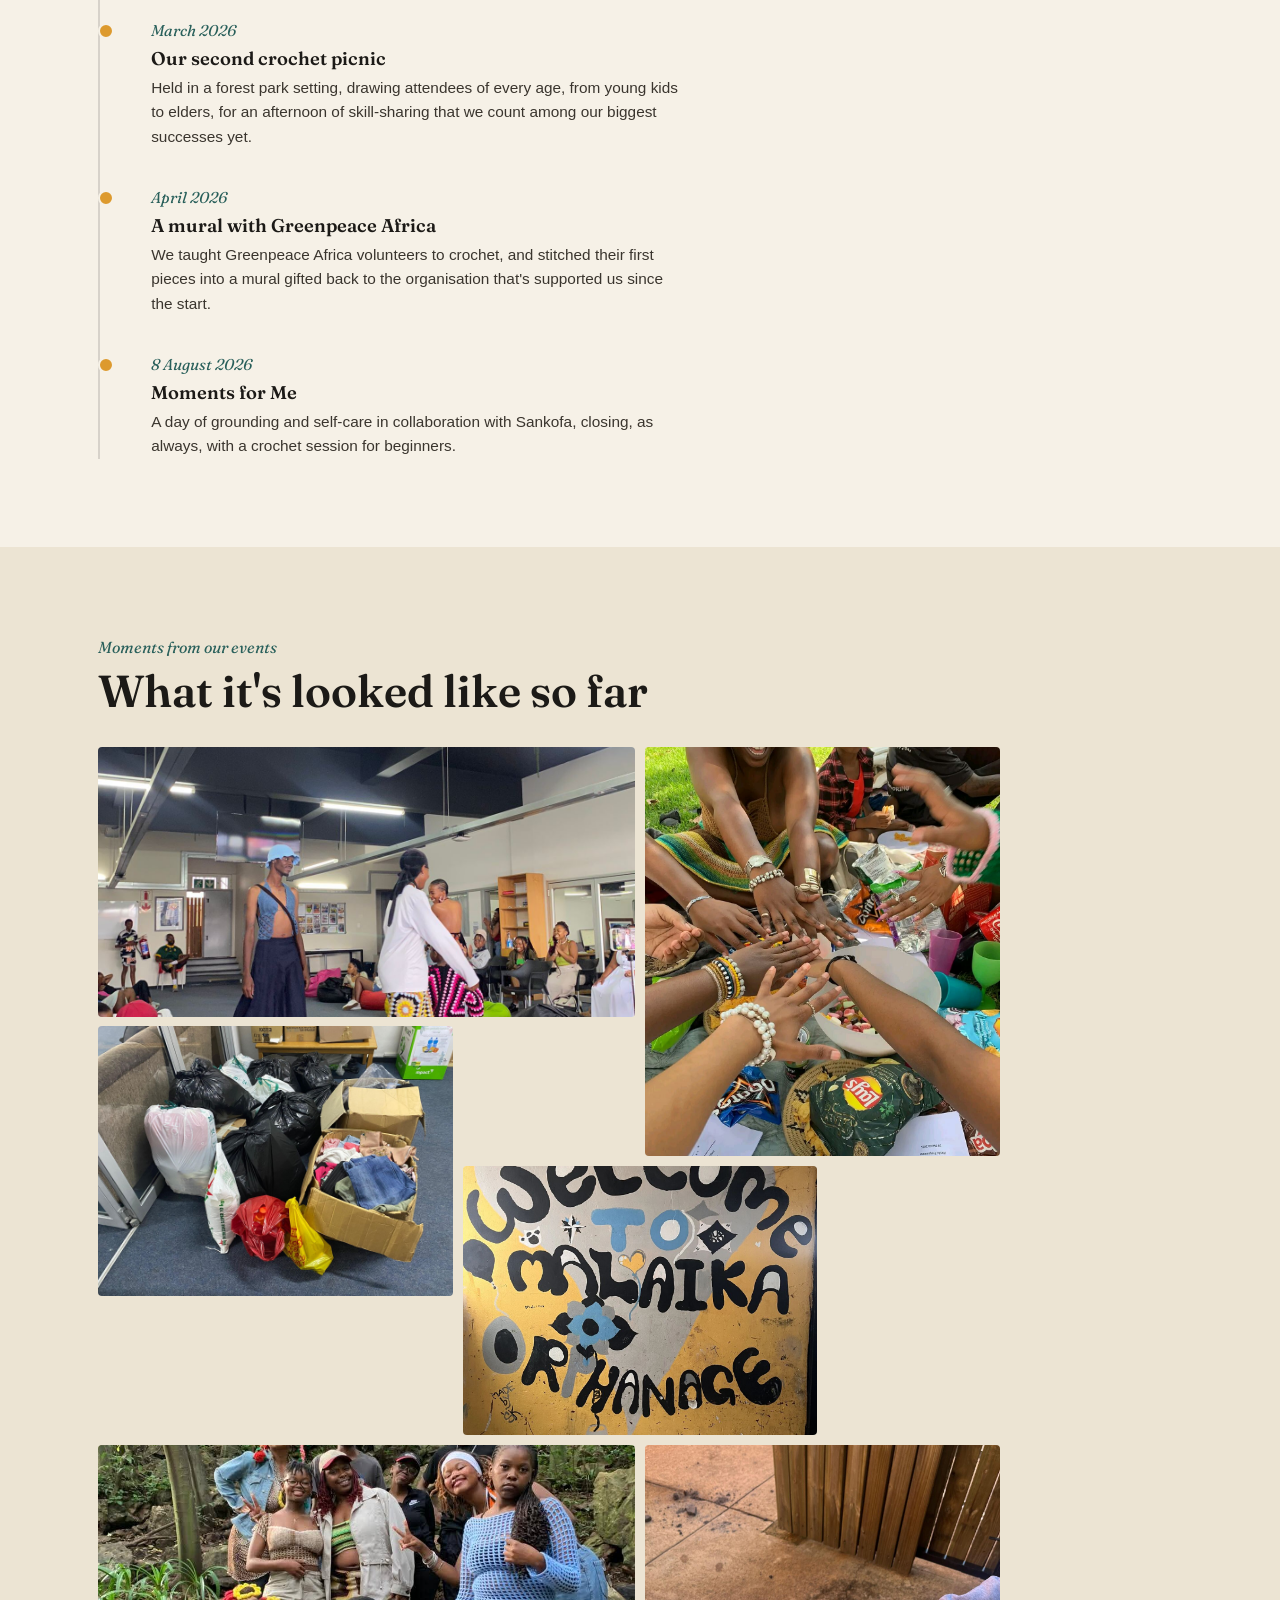
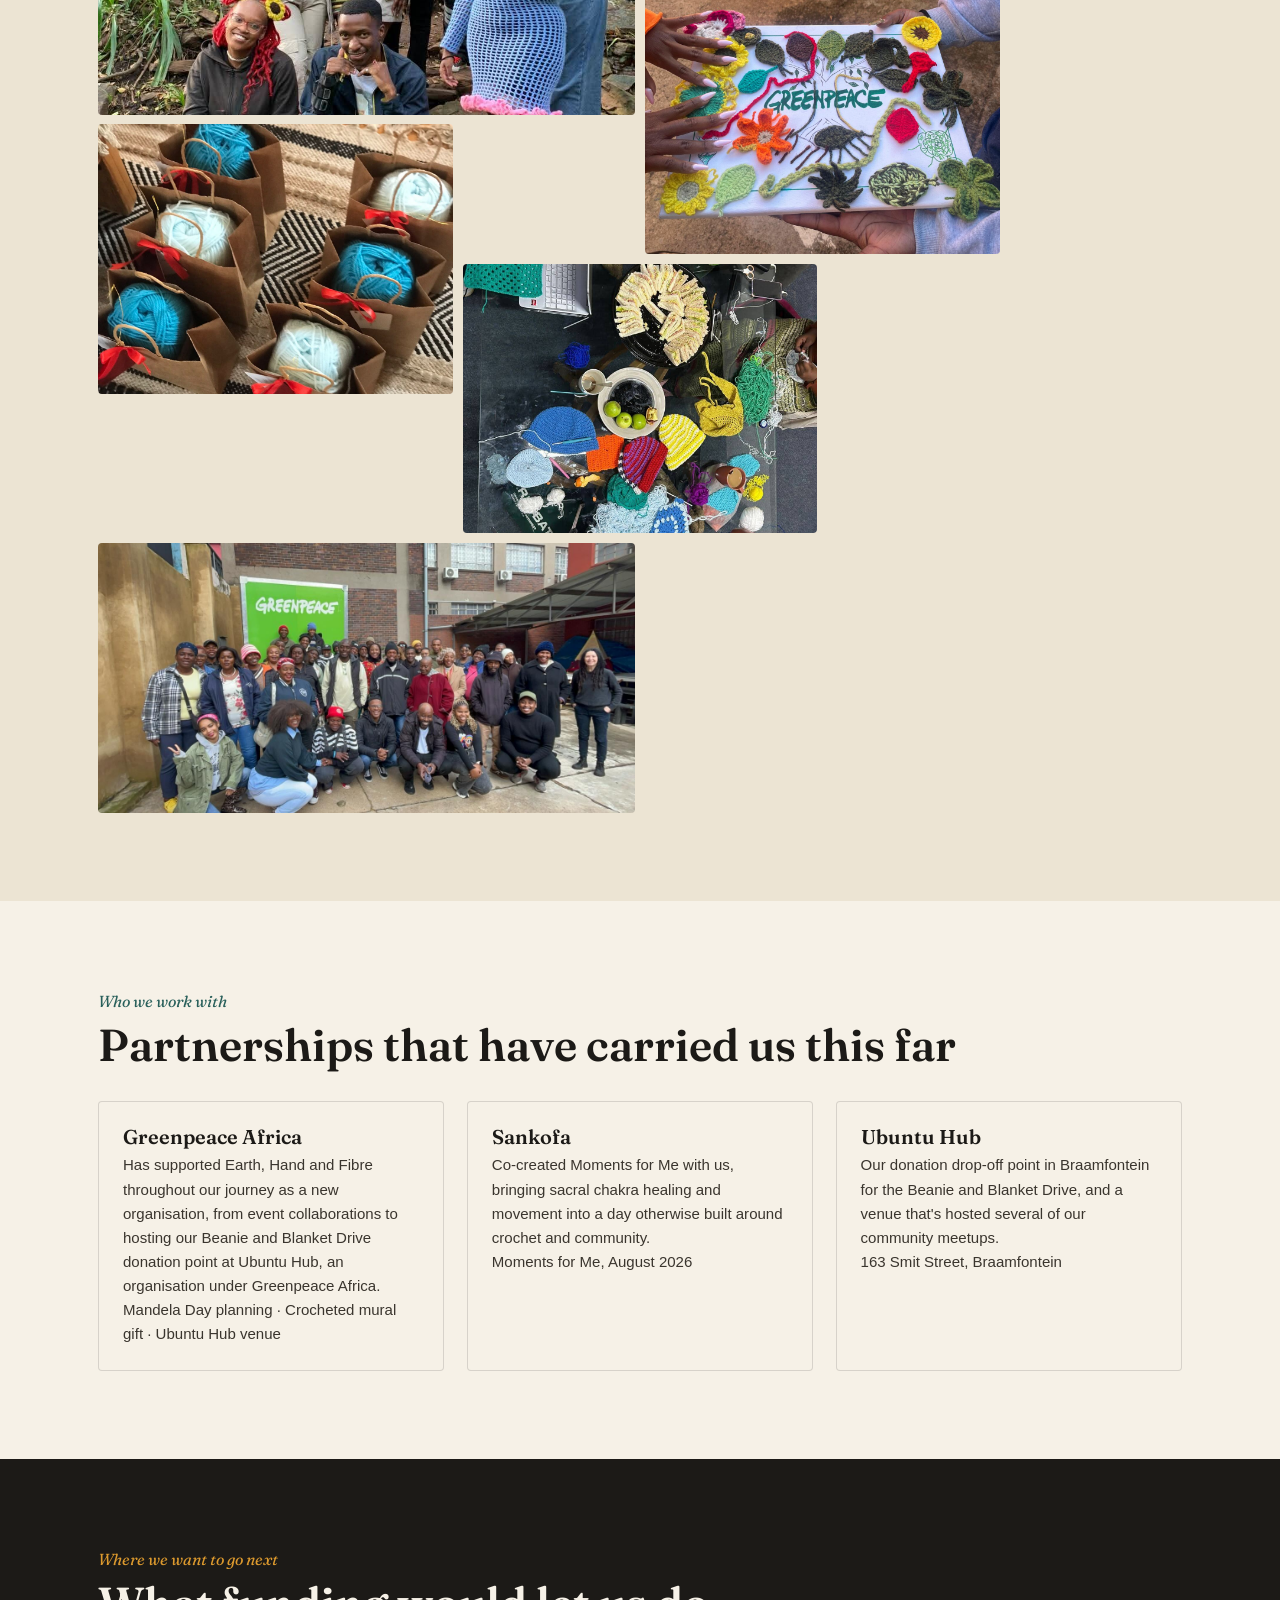
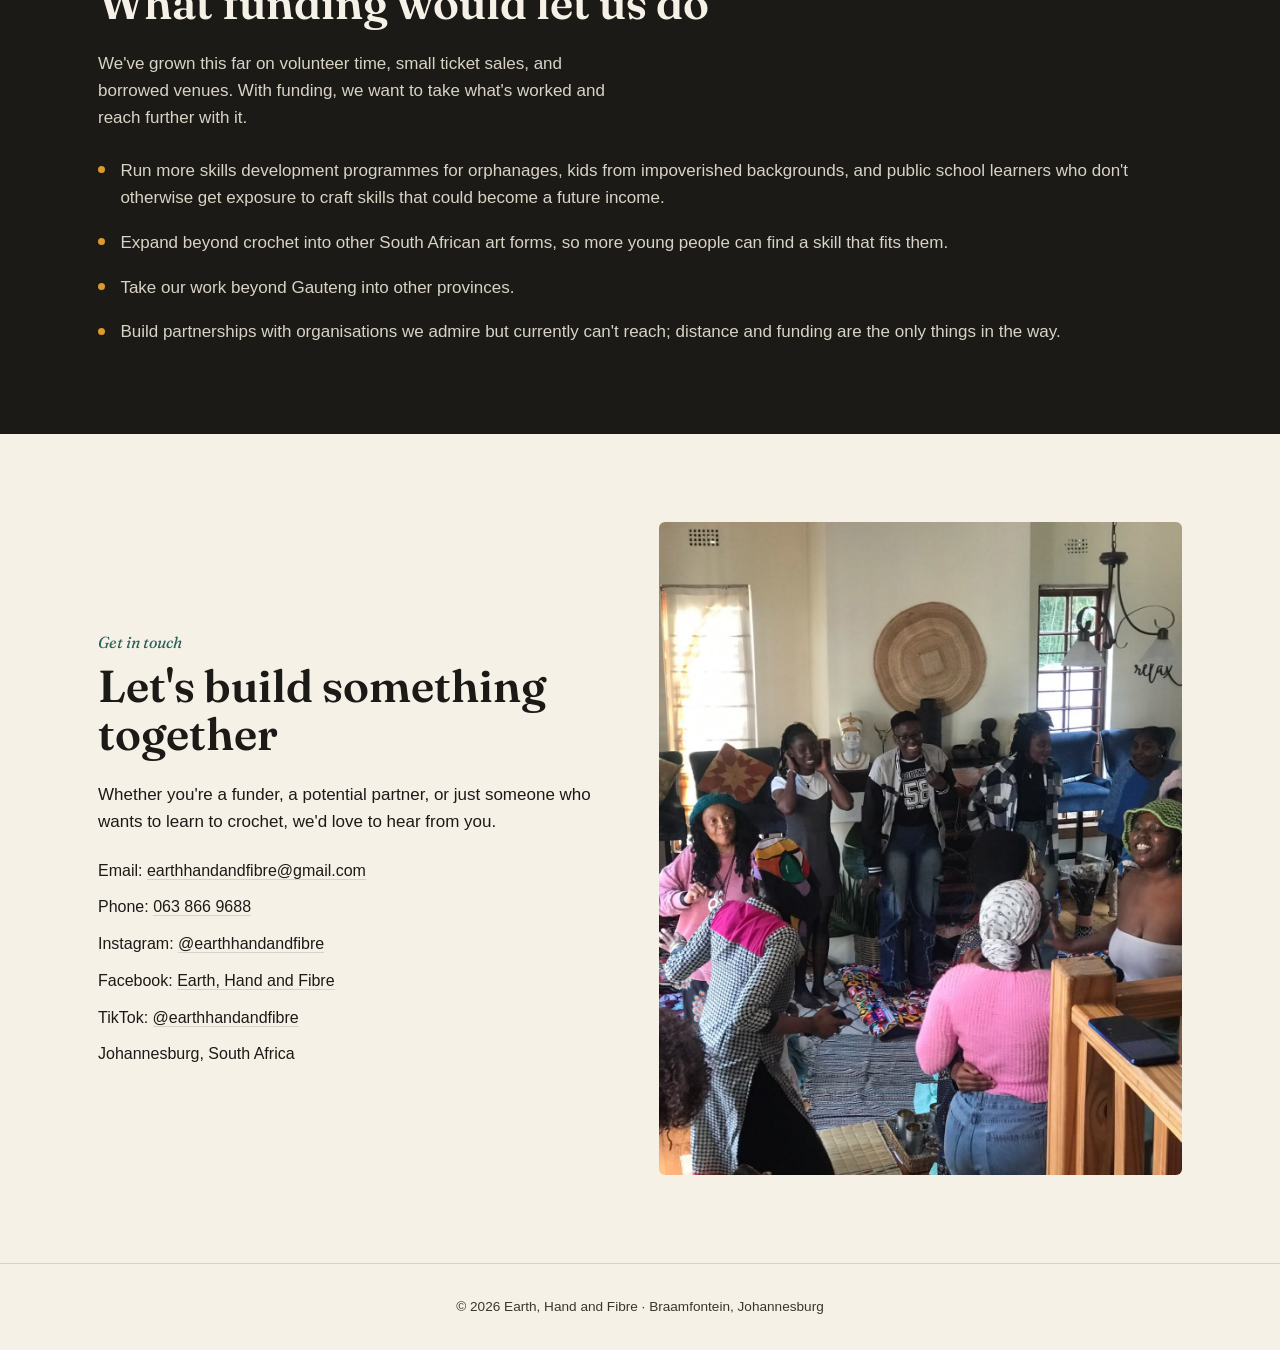
==== commit 64448709: "Create index.html for Earth, Hand and Fibre website This HTML file serves as the main structure for " ====
--- a/index.html
+++ b/index.html
@@ -76,7 +76,7 @@
         <p>Today, Earth, Hand and Fibre is registered with the CIPC as an NPC, and is working towards NPO registration as well.</p>
         <ul class="team-list">
           <li>Odette Cecilia Chambala<span class="team-role">Founder</span></li>
-          <li>Kgothatso Raesibe Mphahlele<span class="team-role">Co-founder</span></li>
+          <li>Raesibe Kgothatso Mphahlele<span class="team-role">Co-founder</span></li>
           <li>Siyabulela Bekwa<span class="team-role">Co-founder</span></li>
         </ul>
       </div>
